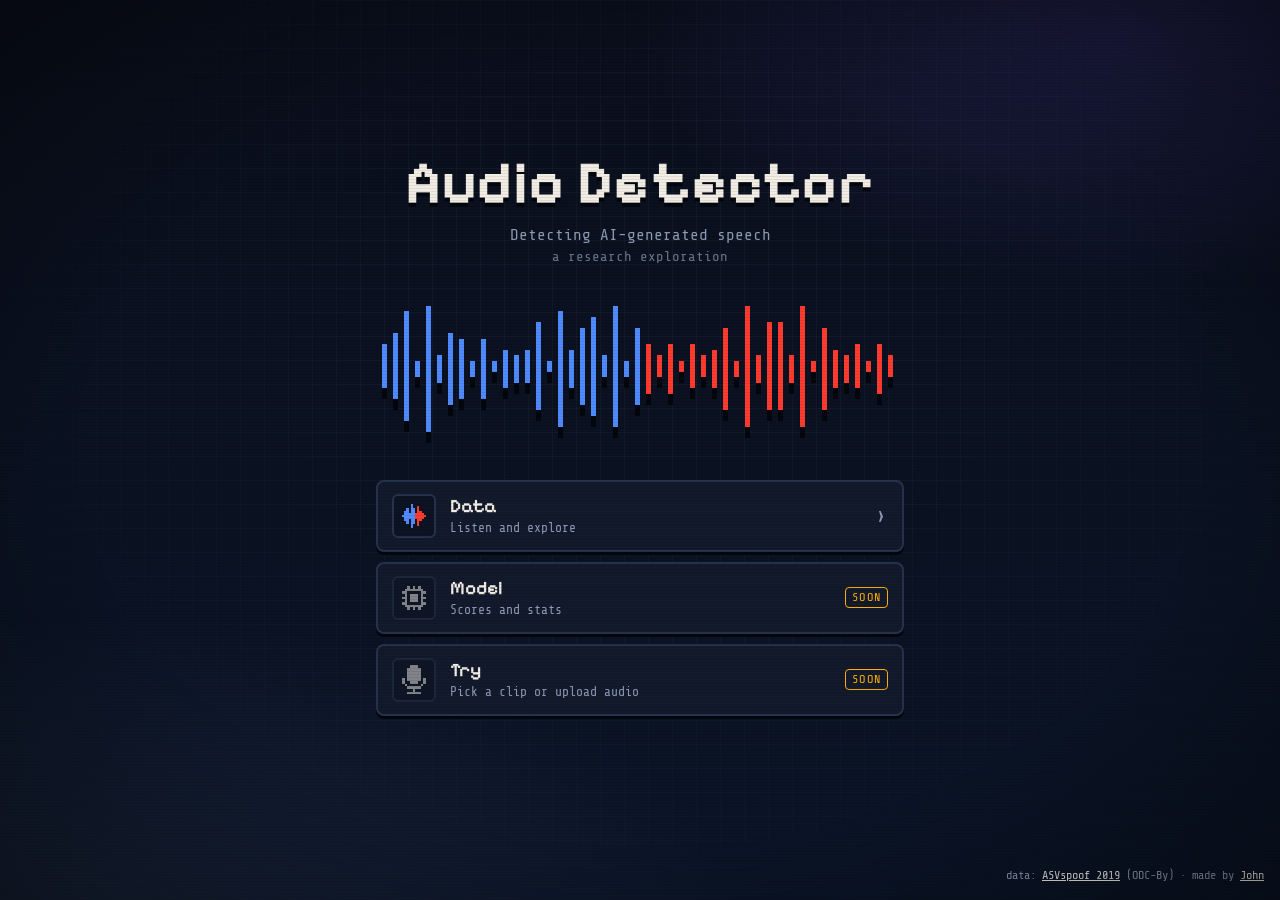
==== web/index.html @ 355df4cf "Clips view: id and label only; See source link; plain count chips - List shows id and a filled label" ====
<!doctype html>
<html lang="en">
<head>
<meta charset="utf-8">
<meta name="viewport" content="width=device-width, initial-scale=1, viewport-fit=cover">
<meta name="theme-color" content="#0a0f1c">
<title>Audio Detector</title>
<meta name="description" content="Audio Detector: a research exploration in detecting AI-generated speech, built in the open on ASVspoof 2019.">
<link rel="preconnect" href="https://fonts.googleapis.com">
<link rel="preconnect" href="https://fonts.gstatic.com" crossorigin>
<link rel="stylesheet" href="https://fonts.googleapis.com/css2?family=Pixelify+Sans:wght@400;500;600;700&family=Share+Tech+Mono&display=swap">
<link rel="stylesheet" href="style.css">
<link rel="icon" href="data:image/svg+xml,%3Csvg xmlns='http://www.w3.org/2000/svg' viewBox='0 0 8 8' shape-rendering='crispEdges'%3E%3Cpath fill='%234f8bff' d='M0 3h1v2H0zM2 1h1v6H2z'/%3E%3Cpath fill='%23ff3b30' d='M4 2h1v4H4zM6 0h1v8H6z'/%3E%3C/svg%3E">
</head>
<body data-screen="home">
<div class="vignette" aria-hidden="true"></div>

<!-- Home: title, hero, three cards -->
<section id="home" class="screen">
  <div class="col">
    <h1 class="title">Audio Detector</h1>
    <p class="sub">Detecting <span class="nw">AI-generated</span> speech<br><span class="sub-2">a research exploration</span></p>
    <canvas id="hero" aria-hidden="true"></canvas>
    <nav class="menu" aria-label="tabs">
      <a class="item" href="#/data">
        <span class="item-art" data-pix="wave2"></span>
        <span class="item-text"><b>Data</b><span>Listen and explore</span></span>
        <span class="item-go" aria-hidden="true">›</span>
      </a>
      <a class="item wip" href="#/model">
        <span class="item-art" data-pix="chip"></span>
        <span class="item-text"><b>Model</b><span>Scores and stats</span></span>
        <span class="soon">soon</span>
      </a>
      <a class="item wip" href="#/try">
        <span class="item-art" data-pix="mic"></span>
        <span class="item-text"><b>Try</b><span>Pick a clip or upload audio</span></span>
        <span class="soon">soon</span>
      </a>
    </nav>
  </div>
  <footer class="credit">
    data: <a href="https://datashare.ed.ac.uk/handle/10283/3336" target="_blank" rel="noopener">ASVspoof 2019</a> (ODC-By) ·
    made by <a href="https://github.com/hoeksemaa" target="_blank" rel="noopener">John</a>
  </footer>
</section>

<!-- Data: the explorer (explorer.js) -->
<section id="data" class="screen" data-tab="clips">
  <header class="ex-head">
    <div class="ex-bar">
      <a href="#/" class="btn btn-sm home-btn" aria-label="home" title="home"><span data-pix="home"></span></a>
      <a id="b-source" class="btn btn-sm" href="https://datashare.ed.ac.uk/handle/10283/3336" target="_blank" rel="noopener" title="ASVspoof 2019 download page (Edinburgh DataShare)">See source <span data-pix="ext"></span></a>
      <button id="b-filters" class="btn btn-sm only-m" aria-expanded="false">Filters</button>
    </div>
    <div id="stats" class="chips"></div>
    <div id="filters">
      <select id="f-split" aria-label="split"></select>
      <select id="f-label" aria-label="label"></select>
      <select id="f-system" aria-label="AI system"></select>
      <select id="f-gender" aria-label="gender"></select>
      <input id="f-q" type="search" placeholder="search id" aria-label="search id">
      <button id="reset" class="btn btn-sm">Reset</button>
    </div>
    <nav id="ex-tabs" class="seg only-m"><button data-tab="clips" class="on">Clips</button><button data-tab="stats">Stats</button></nav>
  </header>
  <div class="ex-main">
    <section id="left">
      <div id="hists"></div>
      <table id="counts"></table>
      <p id="note"></p>
    </section>
    <section id="mid" class="panel">
      <div id="thead"><span>id</span><span>label</span></div>
      <div id="tbody"><div id="spacer"></div><div id="rows"></div></div>
    </section>
    <section id="right" class="panel">
      <div id="clip-head"></div>
      <p id="text" hidden></p>
      <div id="viz">
        <canvas id="wave"></canvas>
        <canvas id="spec"></canvas>
        <div id="head"></div>
        <span id="time"></span>
      </div>
      <div id="ctrl">
        <button id="b-prev" class="btn" title="previous (k / ↑)" aria-label="previous">◀</button>
        <button id="b-play" class="btn btn-gold" title="play / pause (space)" aria-label="play">▶</button>
        <button id="b-next" class="btn" title="next (j / ↓)" aria-label="next">▶▶</button>
        <button id="b-rand" class="btn" title="random clip in the current filter (r)" aria-label="random"><span data-pix="dice"></span></button>
        <label class="tog" title="play when a clip is selected (a)"><input id="b-auto" type="checkbox" checked><span>auto</span></label>
        <label class="tog" title="go to the next clip when one ends (c)"><input id="b-chain" type="checkbox"><span>chain</span></label>
      </div>
      <audio id="audio" preload="auto"></audio>
    </section>
  </div>
</section>

<!-- Model and Try: no model yet -->
<section id="model" class="screen">
  <div class="col">
    <a href="#/" class="btn btn-sm home-btn" aria-label="home" title="home"><span data-pix="home"></span></a>
    <div class="uc panel">
      <span class="uc-sign" data-pix="barrier"></span>
      <h2>Under construction</h2>
      <p>No model yet. Here you will see its scores, its accuracy on each AI system, and its mistakes.</p>
      <a class="btn btn-gold" href="#/data">Explore the data</a>
    </div>
  </div>
</section>
<section id="try" class="screen">
  <div class="col">
    <a href="#/" class="btn btn-sm home-btn" aria-label="home" title="home"><span data-pix="home"></span></a>
    <div class="uc panel">
      <span class="uc-sign" data-pix="barrier"></span>
      <h2>Under construction</h2>
      <p>No model yet. Here you will pick a clip or upload your own voice, and the model will guess: human or AI.</p>
      <a class="btn btn-gold" href="#/data">Explore the data</a>
    </div>
  </div>
</section>

<script type="module" src="app.js"></script>
</body>
</html>
---- web/style.css ----
/* Audio Detector. Night-city sci-fi in pixel type: deep navy, steel, amber.
   Chunky panels with hard shadows, HUD corner marks, a little bounce.
   Mobile first; desktop (>= 900px) widens the Data tab to three columns.

   One color, one meaning. Blue and red mean only human and AI, everywhere:
   blue = human · red = AI · amber = selected or action · all else neutral */
:root {
  color-scheme: dark;
  --bg: #0a0f1c;
  --panel: #121a2c;
  --panel-2: #0c1322;
  --edge: #26334f;
  --shadow: #03060c;
  --ink: #f1ece4;
  --ink-2: #8d9bb5;
  --human: #4f8bff;
  --ai: #ff3b30;
  --gold: #ffb000;
  --hud: rgba(141, 155, 181, 0.5);
  --bounce: cubic-bezier(0.34, 1.56, 0.64, 1);
  --mono: "Share Tech Mono", ui-monospace, monospace; /* body text, controls, data */
  --pixel: "Pixelify Sans", ui-monospace, monospace; /* headings only */
}

* { box-sizing: border-box; }
html, body { margin: 0; }
body {
  min-height: 100dvh; display: flex; flex-direction: column;
  background: var(--bg); color: var(--ink);
  font: 400 16px/1.3 var(--mono);
  -webkit-font-smoothing: antialiased; -webkit-tap-highlight-color: transparent;
}
/* Night sky: a red glow up high, cyan haze below, a faint grid. */
body::before {
  content: ""; position: fixed; inset: 0; z-index: -2;
  background:
    radial-gradient(55% 40% at 88% 4%, rgba(124, 92, 255, 0.16), transparent 70%),
    radial-gradient(70% 45% at 8% 100%, rgba(110, 130, 170, 0.12), transparent 70%),
    linear-gradient(180deg, #0a0f1c, #0b1527);
}
body::after {
  content: ""; position: fixed; inset: 0; z-index: -1; pointer-events: none;
  background-image:
    linear-gradient(rgba(141, 155, 181, 0.05) 1px, transparent 1px),
    linear-gradient(90deg, rgba(141, 155, 181, 0.05) 1px, transparent 1px);
  background-size: 24px 24px;
  -webkit-mask-image: radial-gradient(ellipse at 50% 40%, #000 30%, transparent 80%);
  mask-image: radial-gradient(ellipse at 50% 40%, #000 30%, transparent 80%);
}
.vignette {
  position: fixed; inset: 0; z-index: 50; pointer-events: none;
  background:
    repeating-linear-gradient(0deg, rgba(0, 0, 0, 0.07) 0 1px, transparent 1px 3px),
    radial-gradient(ellipse at center, transparent 62%, rgba(0, 0, 0, 0.4));
}
a { color: var(--ink); }
.screen { display: none; }
body[data-screen="model"] #model, body[data-screen="try"] #try { display: block; }
body[data-screen="home"] #home { display: flex; flex-direction: column; min-height: 100dvh; }
body[data-screen="data"] { height: 100dvh; overflow: hidden; }
body[data-screen="data"] #data { display: flex; }
.col { width: 100%; max-width: 480px; margin: 0 auto; padding: 0 16px; }

/* ---------- parts ---------- */
.panel {
  position: relative; background: var(--panel);
  border: 2px solid var(--edge); border-radius: 8px; box-shadow: 0 4px 0 var(--shadow);
}
/* HUD corner marks */
.panel::after {
  content: ""; position: absolute; inset: -2px; pointer-events: none; border-radius: inherit;
  --l: 12px;
  background:
    linear-gradient(var(--hud), var(--hud)) top left / var(--l) 2px no-repeat,
    linear-gradient(var(--hud), var(--hud)) top left / 2px var(--l) no-repeat,
    linear-gradient(var(--hud), var(--hud)) top right / var(--l) 2px no-repeat,
    linear-gradient(var(--hud), var(--hud)) top right / 2px var(--l) no-repeat,
    linear-gradient(var(--hud), var(--hud)) bottom left / var(--l) 2px no-repeat,
    linear-gradient(var(--hud), var(--hud)) bottom left / 2px var(--l) no-repeat,
    linear-gradient(var(--hud), var(--hud)) bottom right / var(--l) 2px no-repeat,
    linear-gradient(var(--hud), var(--hud)) bottom right / 2px var(--l) no-repeat;
}
.btn {
  font: inherit; font-size: 15px; color: var(--ink); text-decoration: none;
  display: inline-flex; align-items: center; justify-content: center; gap: 6px;
  min-height: 40px; padding: 0 14px; border: 0; border-radius: 8px; cursor: pointer;
  background: var(--edge);
  box-shadow: 0 3px 0 var(--shadow), inset 0 -2px 0 rgba(0, 0, 0, 0.25);
  transition: translate 60ms, box-shadow 60ms, filter 120ms;
}
.btn:hover { filter: brightness(1.12); }
.btn:active { translate: 0 2px; box-shadow: 0 1px 0 var(--shadow), inset 0 -1px 0 rgba(0, 0, 0, 0.25); }
.btn-gold { background: var(--gold); color: #1b1300; }
.btn-sm { min-height: 34px; padding: 0 10px; font-size: 15px; }
.btn svg { width: 16px; height: 16px; display: block; }
select, input[type="search"] {
  font: inherit; font-size: 16px; /* 16px stops iOS from zooming on focus */
  color: var(--ink); background: var(--panel-2);
  border: 2px solid var(--edge); border-radius: 8px; min-height: 40px; padding: 0 10px; min-width: 0;
}
select:focus, input:focus { outline: 2px solid var(--gold); outline-offset: 0; }
.tog { position: relative; display: inline-flex; cursor: pointer; }
.tog input { position: absolute; opacity: 0; width: 1px; height: 1px; }
.tog span {
  display: inline-flex; align-items: center; min-height: 34px; padding: 0 10px;
  border: 2px solid var(--edge); border-radius: 999px; color: var(--ink-2); font-size: 15px;
}
.tog input:checked + span { background: var(--gold); border-color: var(--gold); color: #1b1300; }
.tog input:focus-visible + span { outline: 2px solid var(--gold); }

/* ---------- home button (each tab) ---------- */
.home-btn { flex: 0 0 auto; width: 40px; padding: 0; }
.home-btn svg { width: 18px; height: 18px; }
#model .home-btn, #try .home-btn { margin-top: max(12px, env(safe-area-inset-top)); }

/* ---------- home ---------- */
#home .col { flex: 1; display: flex; flex-direction: column; justify-content: center; padding-top: max(36px, env(safe-area-inset-top)); text-align: center; }
.title {
  margin: 0; font-family: var(--pixel); font-size: clamp(40px, 12vw, 60px); font-weight: 700; line-height: 1; letter-spacing: 0.01em;
  text-shadow: 0 4px 0 var(--shadow);
}
.sub { margin: 12px 0 0; color: var(--ink-2); }
.sub-2 { font-size: 14px; opacity: 0.75; }
.nw { white-space: nowrap; }
#hero { display: block; width: 100%; aspect-ratio: 96 / 30; margin: 22px 0 6px; image-rendering: pixelated; }
.menu { display: flex; flex-direction: column; gap: 10px; margin: 20px 0 8px; text-align: left; }
.item {
  display: flex; align-items: center; gap: 14px; padding: 12px 14px; color: var(--ink); text-decoration: none;
  background: var(--panel); border: 2px solid var(--edge); border-radius: 8px; box-shadow: 0 3px 0 var(--shadow);
  transition: border-color 150ms ease-out, translate 80ms;
}
.item:hover { border-color: var(--ink-2); }
.item:active { translate: 0 2px; box-shadow: 0 1px 0 var(--shadow); }
.item-art { flex: 0 0 44px; height: 44px; display: grid; place-items: center; color: var(--ink); background: var(--panel-2); border: 2px solid var(--edge); border-radius: 6px; }
.item-art svg { display: block; width: 24px; height: auto; }
.wip .item-art { opacity: 0.5; }
.item-text { flex: 1; min-width: 0; display: flex; flex-direction: column; gap: 2px; }
.item-text b { font-family: var(--pixel); font-size: 19px; font-weight: 600; }
.item-text span { font-size: 13px; color: var(--ink-2); }
.item-go { font-size: 26px; line-height: 1; color: var(--ink-2); }
.soon { padding: 2px 6px; font-size: 12px; letter-spacing: 0.1em; text-transform: uppercase; color: var(--gold); border: 1px solid var(--gold); border-radius: 4px; }
.credit { padding: 28px 16px max(16px, env(safe-area-inset-bottom)); text-align: right; font-size: 12px; color: var(--ink-2); }
.credit a { color: var(--ink); }

/* ---------- under construction ---------- */
.uc { margin-top: 16px; padding: 28px 20px 26px; text-align: center; }
.uc-sign svg { display: block; width: 88px; margin: 0 auto; filter: drop-shadow(0 4px 0 var(--shadow)); }
.uc h2 { margin: 18px 0 8px; font-family: var(--pixel); font-size: 26px; color: var(--gold); text-shadow: 0 3px 0 var(--shadow); }
.uc p { margin: 0 0 22px; color: var(--ink-2); }

/* ---------- Data tab (mobile: player on top, list below; stats on its own tab) ---------- */
#data { flex: 1; min-height: 0; flex-direction: column; }
.ex-head { padding: 10px 10px 0; padding-top: max(10px, env(safe-area-inset-top)); }
.ex-bar { display: flex; align-items: center; gap: 8px; }
#b-filters { margin-left: auto; }
.btn svg[viewBox="0 0 7 7"] { width: 14px; height: 14px; }
.chips { display: flex; flex-wrap: wrap; gap: 6px; padding-top: 10px; }
.chip {
  display: inline-flex; align-items: center; height: 28px; padding: 0 8px; font-size: 14px; font-weight: 600;
  background: var(--panel-2); border: 2px solid var(--edge); border-radius: 6px; box-shadow: 0 2px 0 var(--shadow);
  font-variant-numeric: tabular-nums;
}
.chip.h { background: var(--human); border-color: var(--human); color: #fff; }
.chip.a { background: var(--ai); border-color: var(--ai); color: #fff; }
.chip .dim { margin-left: 6px; font-weight: 400; }
#filters { display: none; flex-wrap: wrap; gap: 8px; padding-top: 10px; }
#data.show-filters #filters { display: flex; }
#filters select { flex: 1 1 40%; }
#f-q { flex: 1 1 60%; }
.seg { display: flex; gap: 6px; margin-top: 10px; }
.seg button {
  flex: 1; font: inherit; font-weight: 600; min-height: 36px; color: var(--ink-2); cursor: pointer;
  background: var(--panel); border: 2px solid var(--edge); border-radius: 8px; box-shadow: 0 3px 0 var(--shadow);
}
.seg button.on { background: var(--gold); border-color: var(--gold); color: #1b1300; }
.ex-main { flex: 1; min-height: 0; display: flex; flex-direction: column; gap: 10px; padding: 10px; }
#right { order: 1; }
#mid { order: 2; flex: 1; min-height: 0; }
#left { order: 3; flex: 1; min-height: 0; overflow-y: auto; }
#data[data-tab="clips"] #left { display: none; }
#data[data-tab="stats"] #mid, #data[data-tab="stats"] #right { display: none; }

/* clip list */
#mid { display: flex; flex-direction: column; overflow: hidden; }
#thead { display: flex; justify-content: space-between; overflow: hidden; flex-shrink: 0; background: var(--panel-2); border-bottom: 2px solid var(--edge); border-radius: 6px 6px 0 0; font-size: 13px; user-select: none; }
#thead span { padding: 6px 12px; color: var(--ink-2); }
#tbody { flex: 1; overflow: auto; position: relative; -webkit-overflow-scrolling: touch; }
#rows { position: absolute; top: 0; left: 0; right: 0; }
.r { position: absolute; left: 0; right: 0; display: flex; align-items: center; border-bottom: 1px solid rgba(38, 51, 79, 0.6); cursor: pointer; font-size: 14px; font-variant-numeric: tabular-nums; }
.r:hover { background: rgba(255, 255, 255, 0.03); }
.r.sel { background: rgba(255, 176, 0, 0.14); box-shadow: inset 3px 0 0 var(--gold); }
.r { justify-content: space-between; padding: 0 10px 0 12px; }
.lab, .badge {
  display: inline-flex; align-items: center; justify-content: center; min-width: 58px; height: 24px; padding: 0 8px;
  border-radius: 4px; font-size: 14px; font-weight: 700; color: #fff; background: var(--edge); box-shadow: 0 2px 0 var(--shadow);
}
.lab.human, .badge.human { background: var(--human); }
.lab.ai, .badge.ai { background: var(--ai); }
.r.err { text-decoration: line-through; }

/* player */
#right { padding: 10px; display: flex; flex-direction: column; gap: 10px; }
#clip-head { display: flex; align-items: center; gap: 10px; font-size: 17px; }
#text { margin: 0; font-size: 15px; line-height: 1.4; }
.dim { color: var(--ink-2); font-size: 14px; }
#viz { position: relative; cursor: pointer; overflow: hidden; border: 2px solid var(--edge); border-radius: 6px; background: #000; }
#wave { display: block; width: 100%; height: 48px; background: var(--panel-2); }
#spec { display: block; width: 100%; height: 130px; background: #000; }
#head { position: absolute; top: 0; bottom: 0; left: 0; width: 2px; display: none; pointer-events: none; background: var(--gold); box-shadow: 0 0 6px var(--gold); }
#ctrl { display: flex; flex-wrap: wrap; align-items: center; gap: 8px; }
#ctrl .btn { min-width: 44px; padding: 0 10px; }
#ctrl .tog span { padding: 0 9px; }
#b-rand svg { width: 18px; height: 18px; }
#time { position: absolute; right: 4px; bottom: 4px; padding: 1px 5px; border-radius: 3px; background: rgba(3, 6, 12, 0.7); color: var(--ink); font-size: 12px; pointer-events: none; }
#time:empty { display: none; }

/* stats: histograms and counts */
#left { padding: 0 2px 8px; }
.grp { display: flex; align-items: center; gap: 8px; margin: 14px 2px 8px; font-family: var(--pixel); font-size: 13px; font-weight: 700; letter-spacing: 0.12em; text-transform: uppercase; color: var(--ink-2); }
.grp::after { content: ""; flex: 1; height: 2px; background: var(--edge); }
.grp:first-child { margin-top: 2px; }
.hist { margin-bottom: 10px; padding: 8px; background: var(--panel); border: 2px solid var(--edge); border-radius: 8px; box-shadow: 0 3px 0 var(--shadow); }
.hist canvas { display: block; width: 100%; height: 64px; background: var(--panel-2); border-radius: 4px; cursor: crosshair; touch-action: pan-y; }
.hist .cap { display: flex; align-items: center; gap: 6px; margin-bottom: 6px; font-size: 13px; color: var(--ink-2); font-variant-numeric: tabular-nums; }
.hist .cap b { color: var(--ink); font-size: 15px; font-weight: 600; }
.hist .nm { cursor: help; min-width: 0; overflow: hidden; text-overflow: ellipsis; white-space: nowrap; }
.hist .cap .rng, .hist .cap .auc { white-space: nowrap; }
.hist .cap .auc { cursor: help; }
.hist .tip .dim { font-size: 12px; }
.hist .cap .rng { margin-left: auto; }
.hist .cap .auc.hi { color: var(--gold); font-weight: 700; }
.hist .cap .clr { min-height: 0; padding: 0 6px; font: inherit; font-size: 13px; line-height: 18px; color: var(--ink); background: var(--edge); border: 0; border-radius: 4px; cursor: pointer; }
.hist .tip { display: none; padding: 0 0 6px; font-size: 13px; color: var(--ink-2); }
.hist.info .tip { display: block; }
#counts { width: 100%; margin-top: 12px; border-collapse: collapse; font-size: 13px; font-variant-numeric: tabular-nums; background: var(--panel); border: 2px solid var(--edge); }
#counts th, #counts td { padding: 4px 6px; text-align: right; border-bottom: 1px solid var(--edge); }
#counts th { color: var(--ink-2); font-weight: 600; }
#counts th:first-child, #counts td:first-child { text-align: left; }
#counts td.c { cursor: pointer; }
#counts td.c:hover { background: rgba(255, 176, 0, 0.14); }
#counts td.z { color: var(--edge); }
#note { margin: 12px 2px 0; font-size: 12px; color: var(--ink-2); }
#note a { color: var(--ink); }

/* ---------- desktop ---------- */
@media (min-width: 900px) {
  .only-m { display: none !important; }
  .col { max-width: 560px; }
  .ex-head { display: flex; flex-wrap: wrap; align-items: center; gap: 8px; padding: 12px 14px 0; }
  .ex-bar { display: contents; }
  .home-btn { order: -1; }
  #stats { order: 2; flex: 0 0 auto; margin-left: auto; padding: 0; }
  #b-source { order: 3; }
  #filters { display: flex; flex: 1 1 auto; padding: 0; }
  #filters select, #f-q { flex: 0 0 auto; }
  #f-q { width: 150px; }
  #f-system { width: 190px; }
  select, input[type="search"] { font-size: 15px; min-height: 36px; }
  .ex-main { display: grid; grid-template-columns: 320px 260px minmax(0, 1fr); gap: 12px; padding: 12px 14px 14px; }
  #data[data-tab] #left { display: block; order: 1; }
  #data[data-tab] #mid { display: flex; order: 2; }
  #data[data-tab] #right { display: flex; order: 3; overflow-y: auto; }
  #wave { height: 70px; }
  #spec { height: 260px; }
}

@media (prefers-reduced-motion: reduce) {
  .item, .btn { transition: none; }
}
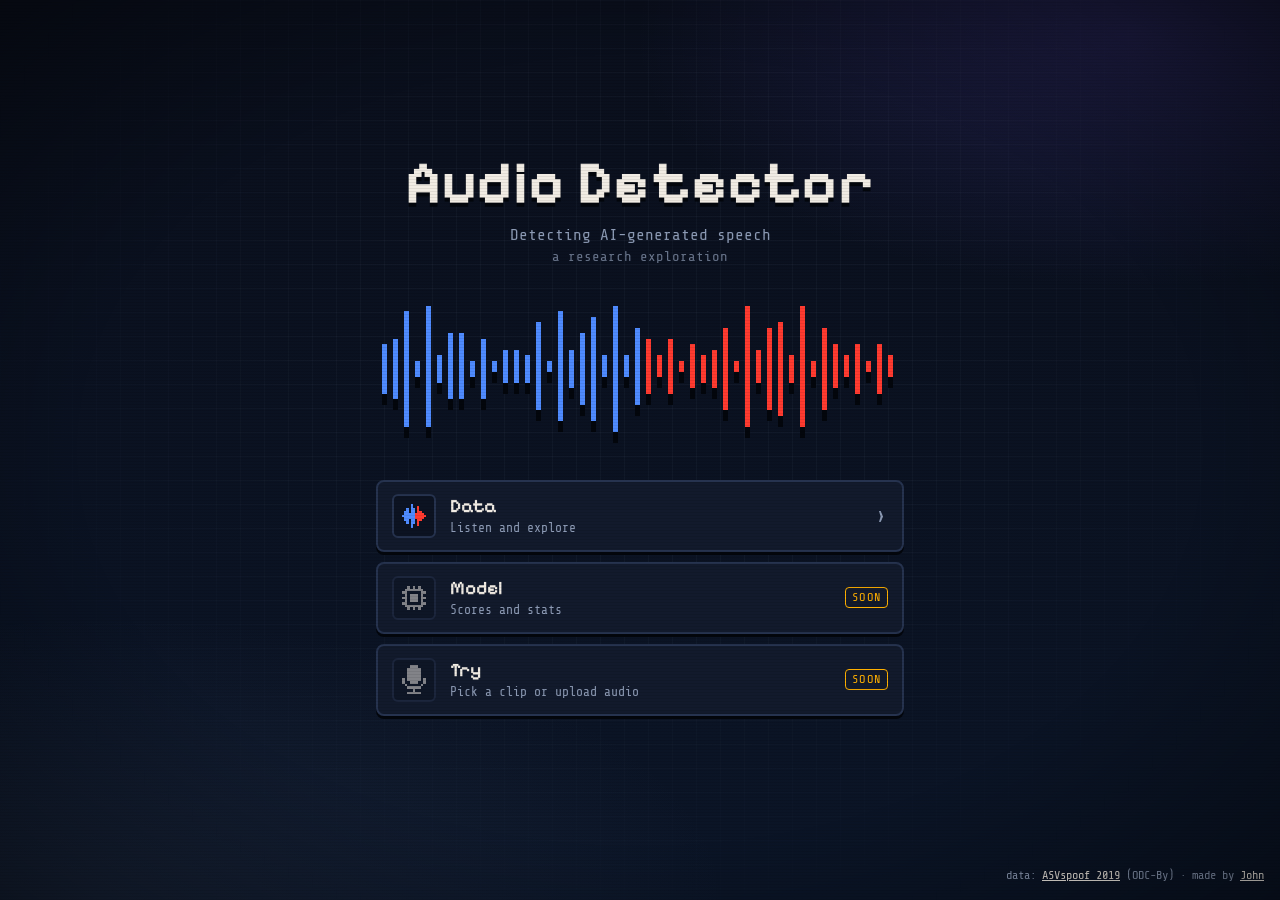
==== commit 6faadaa7: "Show Whisper's guess of each clip's words; number clips 001...; autoplay always - scripts/transcribe" ====
--- a/web/index.html
+++ b/web/index.html
@@ -59,7 +59,7 @@
       <select id="f-label" aria-label="label"></select>
       <select id="f-system" aria-label="AI system"></select>
       <select id="f-gender" aria-label="gender"></select>
-      <input id="f-q" type="search" placeholder="search id" aria-label="search id">
+      <input id="f-q" type="search" inputmode="numeric" placeholder="search clip #" aria-label="search clip number">
       <button id="reset" class="btn btn-sm">Reset</button>
     </div>
     <nav id="ex-tabs" class="seg only-m"><button data-tab="clips" class="on">Clips</button><button data-tab="stats">Stats</button></nav>
@@ -71,7 +71,7 @@
       <p id="note"></p>
     </section>
     <section id="mid" class="panel">
-      <div id="thead"><span>id</span><span>label</span></div>
+      <div id="thead"><span>clip</span><span>label</span></div>
       <div id="tbody"><div id="spacer"></div><div id="rows"></div></div>
     </section>
     <section id="right" class="panel">
@@ -88,8 +88,7 @@
         <button id="b-play" class="btn btn-gold" title="play / pause (space)" aria-label="play">▶</button>
         <button id="b-next" class="btn" title="next (j / ↓)" aria-label="next">▶▶</button>
         <button id="b-rand" class="btn" title="random clip in the current filter (r)" aria-label="random"><span data-pix="dice"></span></button>
-        <label class="tog" title="play when a clip is selected (a)"><input id="b-auto" type="checkbox" checked><span>auto</span></label>
-        <label class="tog" title="go to the next clip when one ends (c)"><input id="b-chain" type="checkbox"><span>chain</span></label>
+        <label class="tog" title="go to the next clip when one ends (c)"><input id="b-chain" type="checkbox" autocomplete="off"><span>chain</span></label>
       </div>
       <audio id="audio" preload="auto"></audio>
     </section>
--- a/web/style.css
+++ b/web/style.css
@@ -202,6 +202,7 @@
 #right { padding: 10px; display: flex; flex-direction: column; gap: 10px; }
 #clip-head { display: flex; align-items: center; gap: 10px; font-size: 17px; }
 #text { margin: 0; font-size: 15px; line-height: 1.4; }
+#text .dim { display: block; margin-bottom: 2px; font-size: 12px; letter-spacing: 0.08em; text-transform: uppercase; }
 .dim { color: var(--ink-2); font-size: 14px; }
 #viz { position: relative; cursor: pointer; overflow: hidden; border: 2px solid var(--edge); border-radius: 6px; background: #000; }
 #wave { display: block; width: 100%; height: 48px; background: var(--panel-2); }
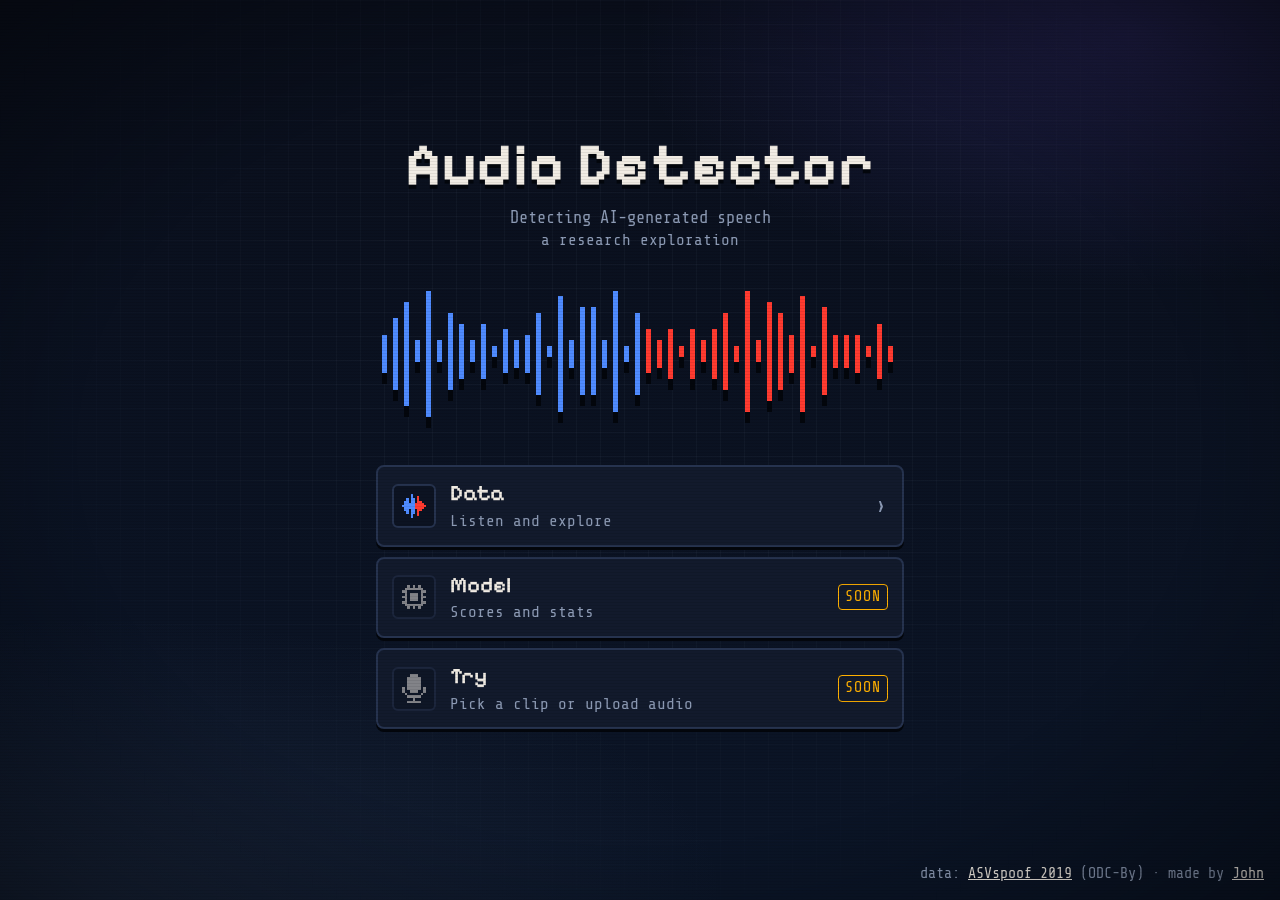
==== commit d4a49160: "Clip details: ⓘ button opens the AI method, speaker, split, and all 17 features The AI method is fir" ====
--- a/web/index.html
+++ b/web/index.html
@@ -75,7 +75,10 @@
       <div id="tbody"><div id="spacer"></div><div id="rows"></div></div>
     </section>
     <section id="right" class="panel">
-      <div id="clip-head"></div>
+      <div class="clip-top">
+        <div id="clip-head"></div>
+        <button id="b-info" class="info-btn" aria-expanded="false" aria-controls="clip-info" title="clip details (i)" aria-label="clip details">i</button>
+      </div>
       <p id="text" hidden></p>
       <div id="viz">
         <canvas id="wave"></canvas>
@@ -90,6 +93,7 @@
         <button id="b-rand" class="btn" title="random clip in the current filter (r)" aria-label="random"><span data-pix="dice"></span></button>
         <label class="tog" title="go to the next clip when one ends (c)"><input id="b-chain" type="checkbox" autocomplete="off"><span>chain</span></label>
       </div>
+      <div id="clip-info" hidden></div>
       <audio id="audio" preload="auto"></audio>
     </section>
   </div>
--- a/web/style.css
+++ b/web/style.css
@@ -3,7 +3,10 @@
    Mobile first; desktop (>= 900px) widens the Data tab to three columns.
 
    One color, one meaning. Blue and red mean only human and AI, everywhere:
-   blue = human · red = AI · amber = selected or action · all else neutral */
+   blue = human · red = AI · amber = selected or action · all else neutral
+
+   Text rule: all text is easy to read on a phone. Nothing under 15px (captions, labels);
+   body 17px; controls 16px. Canvas text follows the same floor. */
 :root {
   color-scheme: dark;
   --bg: #0a0f1c;
@@ -27,7 +30,7 @@
 body {
   min-height: 100dvh; display: flex; flex-direction: column;
   background: var(--bg); color: var(--ink);
-  font: 400 16px/1.3 var(--mono);
+  font: 400 17px/1.35 var(--mono);
   -webkit-font-smoothing: antialiased; -webkit-tap-highlight-color: transparent;
 }
 /* Night sky: a red glow up high, cyan haze below, a faint grid. */
@@ -81,7 +84,7 @@
     linear-gradient(var(--hud), var(--hud)) bottom right / 2px var(--l) no-repeat;
 }
 .btn {
-  font: inherit; font-size: 15px; color: var(--ink); text-decoration: none;
+  font: inherit; font-size: 16px; color: var(--ink); text-decoration: none;
   display: inline-flex; align-items: center; justify-content: center; gap: 6px;
   min-height: 40px; padding: 0 14px; border: 0; border-radius: 8px; cursor: pointer;
   background: var(--edge);
@@ -91,7 +94,7 @@
 .btn:hover { filter: brightness(1.12); }
 .btn:active { translate: 0 2px; box-shadow: 0 1px 0 var(--shadow), inset 0 -1px 0 rgba(0, 0, 0, 0.25); }
 .btn-gold { background: var(--gold); color: #1b1300; }
-.btn-sm { min-height: 34px; padding: 0 10px; font-size: 15px; }
+.btn-sm { min-height: 38px; padding: 0 12px; font-size: 16px; }
 .btn svg { width: 16px; height: 16px; display: block; }
 select, input[type="search"] {
   font: inherit; font-size: 16px; /* 16px stops iOS from zooming on focus */
@@ -102,8 +105,8 @@
 .tog { position: relative; display: inline-flex; cursor: pointer; }
 .tog input { position: absolute; opacity: 0; width: 1px; height: 1px; }
 .tog span {
-  display: inline-flex; align-items: center; min-height: 34px; padding: 0 10px;
-  border: 2px solid var(--edge); border-radius: 999px; color: var(--ink-2); font-size: 15px;
+  display: inline-flex; align-items: center; min-height: 38px; padding: 0 12px;
+  border: 2px solid var(--edge); border-radius: 999px; color: var(--ink-2); font-size: 16px;
 }
 .tog input:checked + span { background: var(--gold); border-color: var(--gold); color: #1b1300; }
 .tog input:focus-visible + span { outline: 2px solid var(--gold); }
@@ -120,7 +123,7 @@
   text-shadow: 0 4px 0 var(--shadow);
 }
 .sub { margin: 12px 0 0; color: var(--ink-2); }
-.sub-2 { font-size: 14px; opacity: 0.75; }
+.sub-2 { font-size: 16px; }
 .nw { white-space: nowrap; }
 #hero { display: block; width: 100%; aspect-ratio: 96 / 30; margin: 22px 0 6px; image-rendering: pixelated; }
 .menu { display: flex; flex-direction: column; gap: 10px; margin: 20px 0 8px; text-align: left; }
@@ -135,11 +138,11 @@
 .item-art svg { display: block; width: 24px; height: auto; }
 .wip .item-art { opacity: 0.5; }
 .item-text { flex: 1; min-width: 0; display: flex; flex-direction: column; gap: 2px; }
-.item-text b { font-family: var(--pixel); font-size: 19px; font-weight: 600; }
-.item-text span { font-size: 13px; color: var(--ink-2); }
+.item-text b { font-family: var(--pixel); font-size: 22px; font-weight: 600; }
+.item-text span { font-size: 16px; color: var(--ink-2); }
 .item-go { font-size: 26px; line-height: 1; color: var(--ink-2); }
-.soon { padding: 2px 6px; font-size: 12px; letter-spacing: 0.1em; text-transform: uppercase; color: var(--gold); border: 1px solid var(--gold); border-radius: 4px; }
-.credit { padding: 28px 16px max(16px, env(safe-area-inset-bottom)); text-align: right; font-size: 12px; color: var(--ink-2); }
+.soon { padding: 2px 6px; font-size: 15px; letter-spacing: 0.06em; text-transform: uppercase; color: var(--gold); border: 1px solid var(--gold); border-radius: 4px; }
+.credit { padding: 28px 16px max(16px, env(safe-area-inset-bottom)); text-align: right; font-size: 15px; color: var(--ink-2); }
 .credit a { color: var(--ink); }
 
 /* ---------- under construction ---------- */
@@ -156,13 +159,13 @@
 .btn svg[viewBox="0 0 7 7"] { width: 14px; height: 14px; }
 .chips { display: flex; flex-wrap: wrap; gap: 6px; padding-top: 10px; }
 .chip {
-  display: inline-flex; align-items: center; height: 28px; padding: 0 8px; font-size: 14px; font-weight: 600;
+  display: inline-flex; align-items: center; height: 32px; padding: 0 10px; font-size: 16px; font-weight: 600;
   background: var(--panel-2); border: 2px solid var(--edge); border-radius: 6px; box-shadow: 0 2px 0 var(--shadow);
   font-variant-numeric: tabular-nums;
 }
 .chip.h { background: var(--human); border-color: var(--human); color: #fff; }
 .chip.a { background: var(--ai); border-color: var(--ai); color: #fff; }
-.chip .dim { margin-left: 6px; font-weight: 400; }
+.chip .dim { margin-left: 6px; font-size: inherit; font-weight: 400; }
 #filters { display: none; flex-wrap: wrap; gap: 8px; padding-top: 10px; }
 #data.show-filters #filters { display: flex; }
 #filters select { flex: 1 1 40%; }
@@ -173,74 +176,90 @@
   background: var(--panel); border: 2px solid var(--edge); border-radius: 8px; box-shadow: 0 3px 0 var(--shadow);
 }
 .seg button.on { background: var(--gold); border-color: var(--gold); color: #1b1300; }
-.ex-main { flex: 1; min-height: 0; display: flex; flex-direction: column; gap: 10px; padding: 10px; }
+/* If the phone is short, the area under the header scrolls; the list keeps 3 rows. */
+.ex-main { flex: 1; min-height: 0; overflow-y: auto; display: flex; flex-direction: column; gap: 10px; padding: 10px; }
 #right { order: 1; }
-#mid { order: 2; flex: 1; min-height: 0; }
+#right { flex: none; }
+#mid { order: 2; flex: 1 1 0; min-height: 152px; }
 #left { order: 3; flex: 1; min-height: 0; overflow-y: auto; }
 #data[data-tab="clips"] #left { display: none; }
 #data[data-tab="stats"] #mid, #data[data-tab="stats"] #right { display: none; }
 
 /* clip list */
 #mid { display: flex; flex-direction: column; overflow: hidden; }
-#thead { display: flex; justify-content: space-between; overflow: hidden; flex-shrink: 0; background: var(--panel-2); border-bottom: 2px solid var(--edge); border-radius: 6px 6px 0 0; font-size: 13px; user-select: none; }
+#thead { display: flex; justify-content: space-between; overflow: hidden; flex-shrink: 0; background: var(--panel-2); border-bottom: 2px solid var(--edge); border-radius: 6px 6px 0 0; font-size: 15px; user-select: none; }
 #thead span { padding: 6px 12px; color: var(--ink-2); }
-#tbody { flex: 1; overflow: auto; position: relative; -webkit-overflow-scrolling: touch; }
+#tbody { flex: 1; min-height: 0; overflow: auto; position: relative; -webkit-overflow-scrolling: touch; }
 #rows { position: absolute; top: 0; left: 0; right: 0; }
-.r { position: absolute; left: 0; right: 0; display: flex; align-items: center; border-bottom: 1px solid rgba(38, 51, 79, 0.6); cursor: pointer; font-size: 14px; font-variant-numeric: tabular-nums; }
+.r { position: absolute; left: 0; right: 0; display: flex; align-items: center; border-bottom: 1px solid rgba(38, 51, 79, 0.6); cursor: pointer; font-size: 17px; font-variant-numeric: tabular-nums; }
 .r:hover { background: rgba(255, 255, 255, 0.03); }
 .r.sel { background: rgba(255, 176, 0, 0.14); box-shadow: inset 3px 0 0 var(--gold); }
 .r { justify-content: space-between; padding: 0 10px 0 12px; }
 .lab, .badge {
-  display: inline-flex; align-items: center; justify-content: center; min-width: 58px; height: 24px; padding: 0 8px;
-  border-radius: 4px; font-size: 14px; font-weight: 700; color: #fff; background: var(--edge); box-shadow: 0 2px 0 var(--shadow);
+  display: inline-flex; align-items: center; justify-content: center; min-width: 68px; height: 28px; padding: 0 8px;
+  border-radius: 4px; font-size: 16px; font-weight: 700; color: #fff; background: var(--edge); box-shadow: 0 2px 0 var(--shadow);
 }
 .lab.human, .badge.human { background: var(--human); }
 .lab.ai, .badge.ai { background: var(--ai); }
 .r.err { text-decoration: line-through; }
 
 /* player */
-#right { padding: 10px; display: flex; flex-direction: column; gap: 10px; }
-#clip-head { display: flex; align-items: center; gap: 10px; font-size: 17px; }
-#text { margin: 0; font-size: 15px; line-height: 1.4; }
-#text .dim { display: block; margin-bottom: 2px; font-size: 12px; letter-spacing: 0.08em; text-transform: uppercase; }
-.dim { color: var(--ink-2); font-size: 14px; }
+#right { padding: 10px; display: flex; flex-direction: column; gap: 8px; }
+.clip-top { display: flex; align-items: center; gap: 10px; }
+#clip-head { flex: 1; min-width: 0; display: flex; align-items: center; gap: 10px; font-size: 20px; }
+.info-btn {
+  flex: none; width: 36px; height: 36px; padding: 0; cursor: pointer;
+  font: 700 19px/1 var(--mono); color: var(--ink); background: transparent;
+  border: 2px solid var(--ink-2); border-radius: 50%;
+}
+.info-btn[aria-expanded="true"] { background: var(--gold); border-color: var(--gold); color: #1b1300; }
+#clip-info { padding: 10px 12px; font-size: 15px; background: var(--panel-2); border: 2px solid var(--edge); border-radius: 6px; }
+#clip-info .method { display: flex; flex-direction: column; gap: 2px; padding-bottom: 8px; border-bottom: 2px solid var(--edge); }
+#clip-info .method b { font-size: 17px; }
+#clip-info .grid { display: grid; grid-template-columns: auto 1fr; gap: 4px 14px; padding-top: 8px; font-variant-numeric: tabular-nums; }
+#clip-info .k { color: var(--ink-2); }
+#clip-info .g { grid-column: 1 / -1; margin-top: 8px; font-family: var(--pixel); font-weight: 700; letter-spacing: 0.08em; text-transform: uppercase; color: var(--ink-2); }
+#text { margin: 0; font-size: 17px; line-height: 1.4; }
+#text .dim { font-size: inherit; }
+.dim { color: var(--ink-2); font-size: 15px; }
+/* Phone: the spectrogram is full width and about a third of the screen height. */
 #viz { position: relative; cursor: pointer; overflow: hidden; border: 2px solid var(--edge); border-radius: 6px; background: #000; }
-#wave { display: block; width: 100%; height: 48px; background: var(--panel-2); }
-#spec { display: block; width: 100%; height: 130px; background: #000; }
+#wave { display: block; width: 100%; height: 40px; background: var(--panel-2); }
+#spec { display: block; width: 100%; height: 33dvh; background: #000; }
 #head { position: absolute; top: 0; bottom: 0; left: 0; width: 2px; display: none; pointer-events: none; background: var(--gold); box-shadow: 0 0 6px var(--gold); }
 #ctrl { display: flex; flex-wrap: wrap; align-items: center; gap: 8px; }
 #ctrl .btn { min-width: 44px; padding: 0 10px; }
 #ctrl .tog span { padding: 0 9px; }
 #b-rand svg { width: 18px; height: 18px; }
-#time { position: absolute; right: 4px; bottom: 4px; padding: 1px 5px; border-radius: 3px; background: rgba(3, 6, 12, 0.7); color: var(--ink); font-size: 12px; pointer-events: none; }
+#time { position: absolute; right: 4px; bottom: 4px; padding: 1px 5px; border-radius: 3px; background: rgba(3, 6, 12, 0.7); color: var(--ink); font-size: 15px; pointer-events: none; }
 #time:empty { display: none; }
 
 /* stats: histograms and counts */
 #left { padding: 0 2px 8px; }
-.grp { display: flex; align-items: center; gap: 8px; margin: 14px 2px 8px; font-family: var(--pixel); font-size: 13px; font-weight: 700; letter-spacing: 0.12em; text-transform: uppercase; color: var(--ink-2); }
+.grp { display: flex; align-items: center; gap: 8px; margin: 14px 2px 8px; font-family: var(--pixel); font-size: 15px; font-weight: 700; letter-spacing: 0.1em; text-transform: uppercase; color: var(--ink-2); }
 .grp::after { content: ""; flex: 1; height: 2px; background: var(--edge); }
 .grp:first-child { margin-top: 2px; }
 .hist { margin-bottom: 10px; padding: 8px; background: var(--panel); border: 2px solid var(--edge); border-radius: 8px; box-shadow: 0 3px 0 var(--shadow); }
 .hist canvas { display: block; width: 100%; height: 64px; background: var(--panel-2); border-radius: 4px; cursor: crosshair; touch-action: pan-y; }
-.hist .cap { display: flex; align-items: center; gap: 6px; margin-bottom: 6px; font-size: 13px; color: var(--ink-2); font-variant-numeric: tabular-nums; }
-.hist .cap b { color: var(--ink); font-size: 15px; font-weight: 600; }
+.hist .cap { display: flex; flex-wrap: wrap; align-items: center; gap: 2px 8px; margin-bottom: 6px; font-size: 15px; color: var(--ink-2); font-variant-numeric: tabular-nums; }
+.hist .cap b { color: var(--ink); font-size: 17px; font-weight: 600; }
 .hist .nm { cursor: help; min-width: 0; overflow: hidden; text-overflow: ellipsis; white-space: nowrap; }
 .hist .cap .rng, .hist .cap .auc { white-space: nowrap; }
 .hist .cap .auc { cursor: help; }
-.hist .tip .dim { font-size: 12px; }
+.hist .tip .dim { font-size: inherit; }
 .hist .cap .rng { margin-left: auto; }
 .hist .cap .auc.hi { color: var(--gold); font-weight: 700; }
-.hist .cap .clr { min-height: 0; padding: 0 6px; font: inherit; font-size: 13px; line-height: 18px; color: var(--ink); background: var(--edge); border: 0; border-radius: 4px; cursor: pointer; }
-.hist .tip { display: none; padding: 0 0 6px; font-size: 13px; color: var(--ink-2); }
+.hist .cap .clr { min-height: 0; padding: 0 6px; font: inherit; font-size: 15px; line-height: 22px; color: var(--ink); background: var(--edge); border: 0; border-radius: 4px; cursor: pointer; }
+.hist .tip { display: none; padding: 0 0 6px; font-size: 15px; color: var(--ink-2); }
 .hist.info .tip { display: block; }
-#counts { width: 100%; margin-top: 12px; border-collapse: collapse; font-size: 13px; font-variant-numeric: tabular-nums; background: var(--panel); border: 2px solid var(--edge); }
-#counts th, #counts td { padding: 4px 6px; text-align: right; border-bottom: 1px solid var(--edge); }
+#counts { width: 100%; margin-top: 12px; border-collapse: collapse; font-size: 15px; font-variant-numeric: tabular-nums; background: var(--panel); border: 2px solid var(--edge); }
+#counts th, #counts td { padding: 6px 8px; text-align: right; border-bottom: 1px solid var(--edge); }
 #counts th { color: var(--ink-2); font-weight: 600; }
 #counts th:first-child, #counts td:first-child { text-align: left; }
 #counts td.c { cursor: pointer; }
 #counts td.c:hover { background: rgba(255, 176, 0, 0.14); }
 #counts td.z { color: var(--edge); }
-#note { margin: 12px 2px 0; font-size: 12px; color: var(--ink-2); }
+#note { margin: 12px 2px 0; font-size: 15px; color: var(--ink-2); }
 #note a { color: var(--ink); }
 
 /* ---------- desktop ---------- */
@@ -249,15 +268,15 @@
   .col { max-width: 560px; }
   .ex-head { display: flex; flex-wrap: wrap; align-items: center; gap: 8px; padding: 12px 14px 0; }
   .ex-bar { display: contents; }
-  .home-btn { order: -1; }
+  .home-btn { order: -2; }
   #stats { order: 2; flex: 0 0 auto; margin-left: auto; padding: 0; }
-  #b-source { order: 3; }
+  #b-source { order: -1; }
   #filters { display: flex; flex: 1 1 auto; padding: 0; }
   #filters select, #f-q { flex: 0 0 auto; }
-  #f-q { width: 150px; }
-  #f-system { width: 190px; }
-  select, input[type="search"] { font-size: 15px; min-height: 36px; }
-  .ex-main { display: grid; grid-template-columns: 320px 260px minmax(0, 1fr); gap: 12px; padding: 12px 14px 14px; }
+  #f-q { width: 130px; }
+  #f-system { width: 160px; }
+  select, input[type="search"] { font-size: 16px; min-height: 38px; }
+  .ex-main { display: grid; grid-template-columns: 380px 280px minmax(0, 1fr); gap: 12px; padding: 12px 14px 14px; }
   #data[data-tab] #left { display: block; order: 1; }
   #data[data-tab] #mid { display: flex; order: 2; }
   #data[data-tab] #right { display: flex; order: 3; overflow-y: auto; }
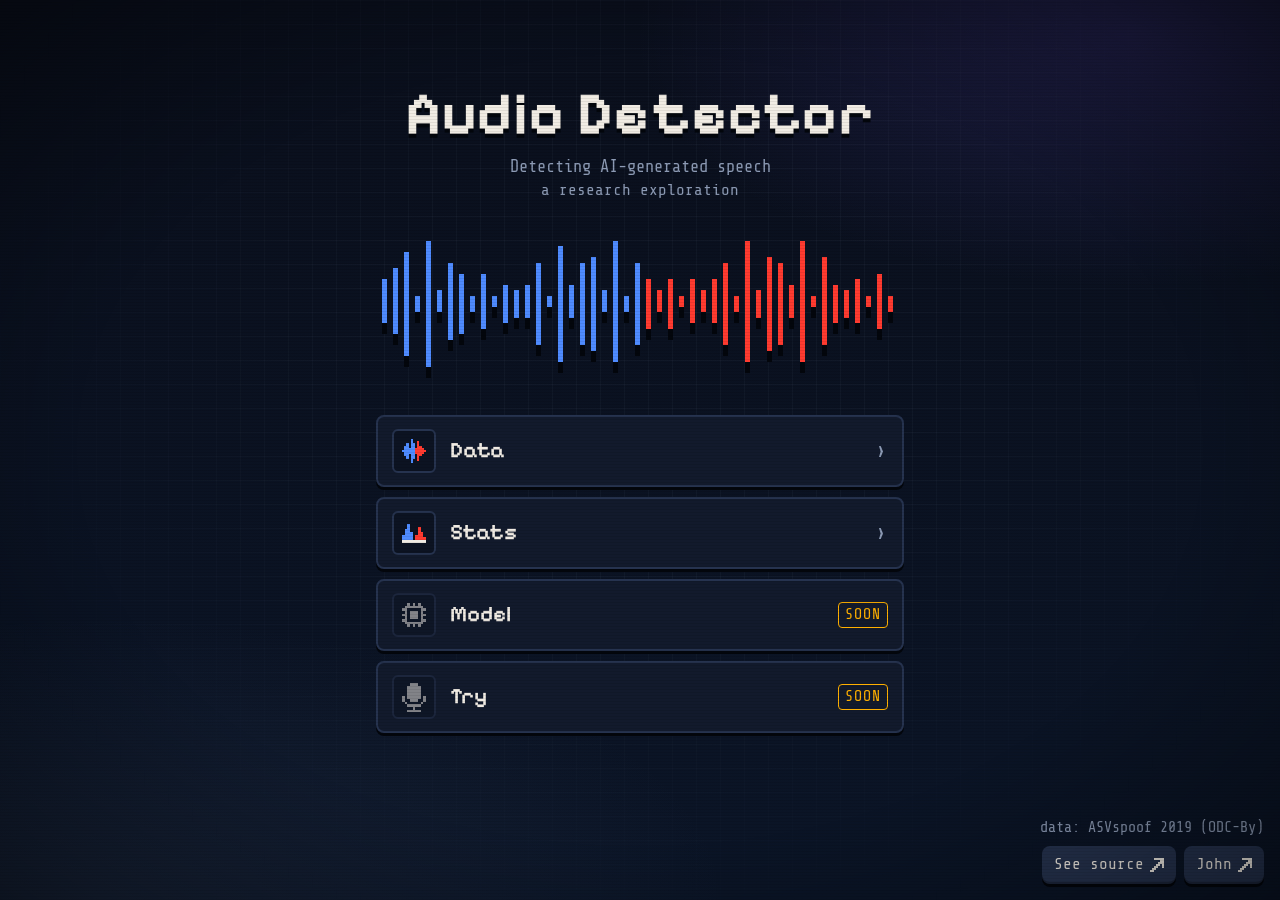
==== commit 58387551: "Home: Data and Stats as separate tabs; See source and John buttons on home; no button subtitles Co-A" ====
--- a/web/index.html
+++ b/web/index.html
@@ -15,7 +15,7 @@
 <body data-screen="home">
 <div class="vignette" aria-hidden="true"></div>
 
-<!-- Home: title, hero, three cards -->
+<!-- Home: title, hero, four cards, links -->
 <section id="home" class="screen">
   <div class="col">
     <h1 class="title">Audio Detector</h1>
@@ -24,33 +24,40 @@
     <nav class="menu" aria-label="tabs">
       <a class="item" href="#/data">
         <span class="item-art" data-pix="wave2"></span>
-        <span class="item-text"><b>Data</b><span>Listen and explore</span></span>
+        <span class="item-text"><b>Data</b></span>
+        <span class="item-go" aria-hidden="true">›</span>
+      </a>
+      <a class="item" href="#/stats">
+        <span class="item-art" data-pix="chart"></span>
+        <span class="item-text"><b>Stats</b></span>
         <span class="item-go" aria-hidden="true">›</span>
       </a>
       <a class="item wip" href="#/model">
         <span class="item-art" data-pix="chip"></span>
-        <span class="item-text"><b>Model</b><span>Scores and stats</span></span>
+        <span class="item-text"><b>Model</b></span>
         <span class="soon">soon</span>
       </a>
       <a class="item wip" href="#/try">
         <span class="item-art" data-pix="mic"></span>
-        <span class="item-text"><b>Try</b><span>Pick a clip or upload audio</span></span>
+        <span class="item-text"><b>Try</b></span>
         <span class="soon">soon</span>
       </a>
     </nav>
   </div>
   <footer class="credit">
-    data: <a href="https://datashare.ed.ac.uk/handle/10283/3336" target="_blank" rel="noopener">ASVspoof 2019</a> (ODC-By) ·
-    made by <a href="https://github.com/hoeksemaa" target="_blank" rel="noopener">John</a>
+    <p>data: ASVspoof 2019 (ODC-By)</p>
+    <div class="links">
+      <a class="btn btn-sm" href="https://datashare.ed.ac.uk/handle/10283/3336" target="_blank" rel="noopener" title="ASVspoof 2019 download page (Edinburgh DataShare)">See source <span data-pix="ext"></span></a>
+      <a class="btn btn-sm" href="https://github.com/hoeksemaa" target="_blank" rel="noopener" title="John Hoeksema on GitHub">John <span data-pix="ext"></span></a>
+    </div>
   </footer>
 </section>
 
-<!-- Data: the explorer (explorer.js) -->
+<!-- Data and Stats: the explorer (explorer.js); data-tab picks the view -->
 <section id="data" class="screen" data-tab="clips">
   <header class="ex-head">
     <div class="ex-bar">
       <a href="#/" class="btn btn-sm home-btn" aria-label="home" title="home"><span data-pix="home"></span></a>
-      <a id="b-source" class="btn btn-sm" href="https://datashare.ed.ac.uk/handle/10283/3336" target="_blank" rel="noopener" title="ASVspoof 2019 download page (Edinburgh DataShare)">See source <span data-pix="ext"></span></a>
       <button id="b-filters" class="btn btn-sm only-m" aria-expanded="false">Filters</button>
     </div>
     <div id="stats" class="chips"></div>
@@ -62,7 +69,6 @@
       <input id="f-q" type="search" inputmode="numeric" placeholder="search clip #" aria-label="search clip number">
       <button id="reset" class="btn btn-sm">Reset</button>
     </div>
-    <nav id="ex-tabs" class="seg only-m"><button data-tab="clips" class="on">Clips</button><button data-tab="stats">Stats</button></nav>
   </header>
   <div class="ex-main">
     <section id="left">
--- a/web/style.css
+++ b/web/style.css
@@ -139,11 +139,11 @@
 .wip .item-art { opacity: 0.5; }
 .item-text { flex: 1; min-width: 0; display: flex; flex-direction: column; gap: 2px; }
 .item-text b { font-family: var(--pixel); font-size: 22px; font-weight: 600; }
-.item-text span { font-size: 16px; color: var(--ink-2); }
 .item-go { font-size: 26px; line-height: 1; color: var(--ink-2); }
 .soon { padding: 2px 6px; font-size: 15px; letter-spacing: 0.06em; text-transform: uppercase; color: var(--gold); border: 1px solid var(--gold); border-radius: 4px; }
 .credit { padding: 28px 16px max(16px, env(safe-area-inset-bottom)); text-align: right; font-size: 15px; color: var(--ink-2); }
-.credit a { color: var(--ink); }
+.credit p { margin: 0 0 8px; }
+.credit .links { display: flex; justify-content: flex-end; gap: 8px; }
 
 /* ---------- under construction ---------- */
 .uc { margin-top: 16px; padding: 28px 20px 26px; text-align: center; }
@@ -151,7 +151,7 @@
 .uc h2 { margin: 18px 0 8px; font-family: var(--pixel); font-size: 26px; color: var(--gold); text-shadow: 0 3px 0 var(--shadow); }
 .uc p { margin: 0 0 22px; color: var(--ink-2); }
 
-/* ---------- Data tab (mobile: player on top, list below; stats on its own tab) ---------- */
+/* ---------- Data and Stats tabs (one explorer; data-tab picks the view) ---------- */
 #data { flex: 1; min-height: 0; flex-direction: column; }
 .ex-head { padding: 10px 10px 0; padding-top: max(10px, env(safe-area-inset-top)); }
 .ex-bar { display: flex; align-items: center; gap: 8px; }
@@ -170,12 +170,6 @@
 #data.show-filters #filters { display: flex; }
 #filters select { flex: 1 1 40%; }
 #f-q { flex: 1 1 60%; }
-.seg { display: flex; gap: 6px; margin-top: 10px; }
-.seg button {
-  flex: 1; font: inherit; font-weight: 600; min-height: 36px; color: var(--ink-2); cursor: pointer;
-  background: var(--panel); border: 2px solid var(--edge); border-radius: 8px; box-shadow: 0 3px 0 var(--shadow);
-}
-.seg button.on { background: var(--gold); border-color: var(--gold); color: #1b1300; }
 /* If the phone is short, the area under the header scrolls; the list keeps 3 rows. */
 .ex-main { flex: 1; min-height: 0; overflow-y: auto; display: flex; flex-direction: column; gap: 10px; padding: 10px; }
 #right { order: 1; }
@@ -270,16 +264,18 @@
   .ex-bar { display: contents; }
   .home-btn { order: -2; }
   #stats { order: 2; flex: 0 0 auto; margin-left: auto; padding: 0; }
-  #b-source { order: -1; }
   #filters { display: flex; flex: 1 1 auto; padding: 0; }
   #filters select, #f-q { flex: 0 0 auto; }
   #f-q { width: 130px; }
   #f-system { width: 160px; }
   select, input[type="search"] { font-size: 16px; min-height: 38px; }
-  .ex-main { display: grid; grid-template-columns: 380px 280px minmax(0, 1fr); gap: 12px; padding: 12px 14px 14px; }
-  #data[data-tab] #left { display: block; order: 1; }
-  #data[data-tab] #mid { display: flex; order: 2; }
-  #data[data-tab] #right { display: flex; order: 3; overflow-y: auto; }
+  .ex-main { padding: 12px 14px 14px; }
+  #data[data-tab="clips"] .ex-main { display: grid; grid-template-columns: 300px minmax(0, 1fr); gap: 12px; }
+  #data[data-tab="clips"] #right { order: 2; overflow-y: auto; }
+  #data[data-tab="clips"] #mid { order: 1; }
+  #data[data-tab="stats"] #left { width: 100%; max-width: 1100px; margin: 0 auto; }
+  #hists { display: grid; grid-template-columns: repeat(auto-fill, minmax(320px, 1fr)); gap: 0 12px; }
+  #hists .grp { grid-column: 1 / -1; }
   #wave { height: 70px; }
   #spec { height: 260px; }
 }
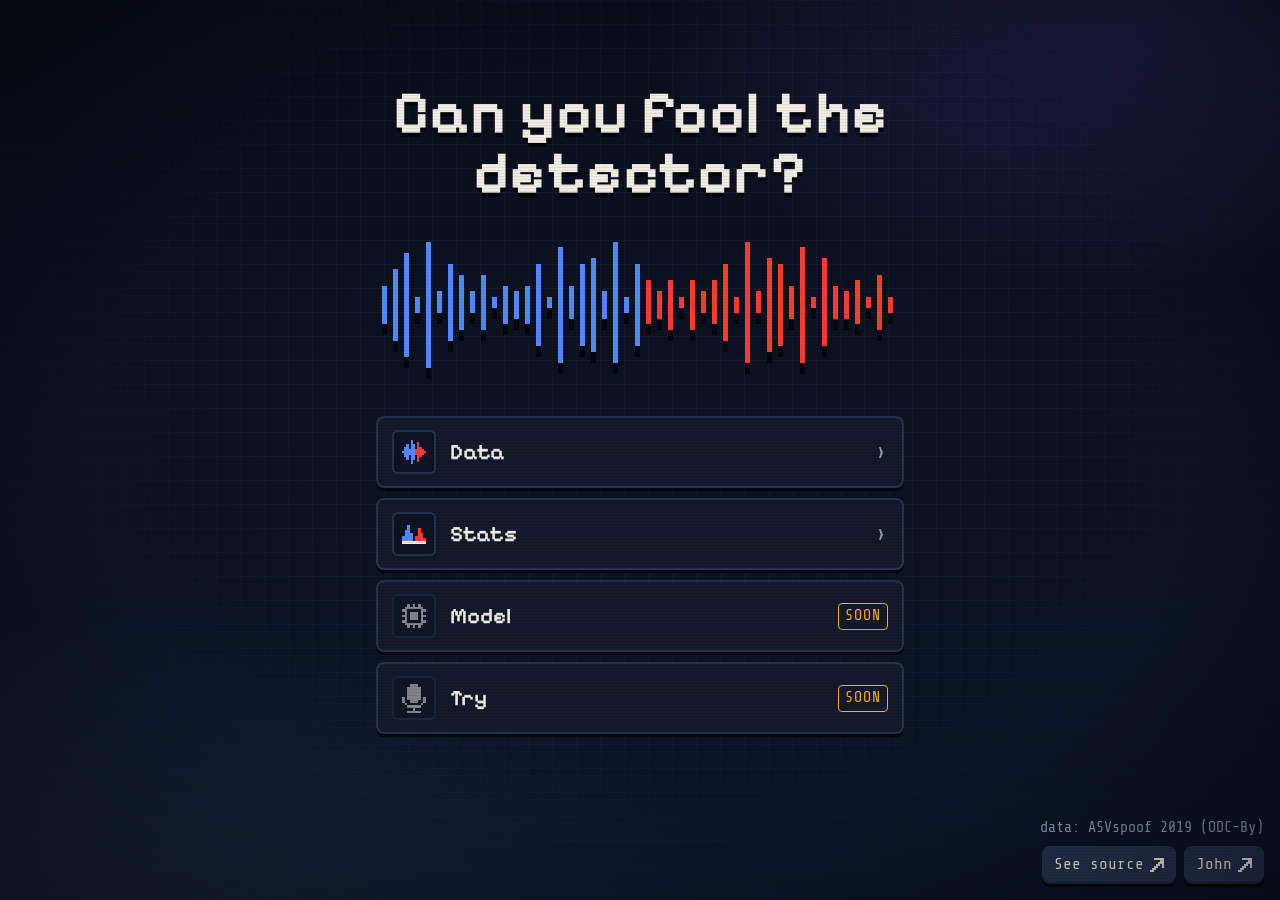
==== commit 8e1ed9e3: "Home title: "Can you fool the detector?"; subtitle removed Co-Authored-By: Claude Opus 5.5 <noreply@" ====
--- a/web/index.html
+++ b/web/index.html
@@ -18,8 +18,7 @@
 <!-- Home: title, hero, four cards, links -->
 <section id="home" class="screen">
   <div class="col">
-    <h1 class="title">Audio Detector</h1>
-    <p class="sub">Detecting <span class="nw">AI-generated</span> speech<br><span class="sub-2">a research exploration</span></p>
+    <h1 class="title">Can you fool the detector?</h1>
     <canvas id="hero" aria-hidden="true"></canvas>
     <nav class="menu" aria-label="tabs">
       <a class="item" href="#/data">
--- a/web/style.css
+++ b/web/style.css
@@ -122,9 +122,6 @@
   margin: 0; font-family: var(--pixel); font-size: clamp(40px, 12vw, 60px); font-weight: 700; line-height: 1; letter-spacing: 0.01em;
   text-shadow: 0 4px 0 var(--shadow);
 }
-.sub { margin: 12px 0 0; color: var(--ink-2); }
-.sub-2 { font-size: 16px; }
-.nw { white-space: nowrap; }
 #hero { display: block; width: 100%; aspect-ratio: 96 / 30; margin: 22px 0 6px; image-rendering: pixelated; }
 .menu { display: flex; flex-direction: column; gap: 10px; margin: 20px 0 8px; text-align: left; }
 .item {
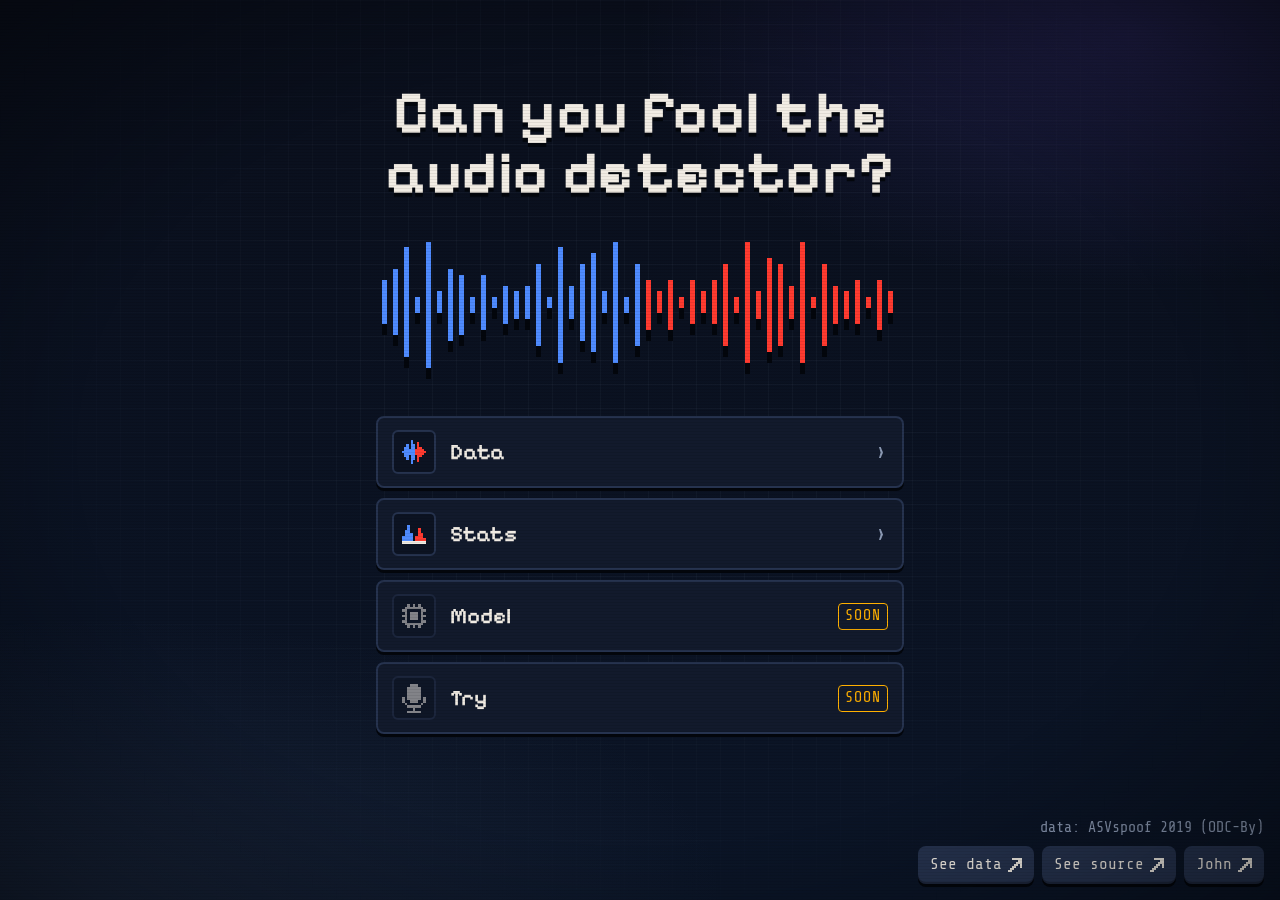
==== commit d803dd97: "Home: title "Can you fool the audio detector?"; See data (dataset) and See source (GitHub) buttons C" ====
--- a/web/index.html
+++ b/web/index.html
@@ -18,7 +18,7 @@
 <!-- Home: title, hero, four cards, links -->
 <section id="home" class="screen">
   <div class="col">
-    <h1 class="title">Can you fool the detector?</h1>
+    <h1 class="title">Can you fool the audio detector?</h1>
     <canvas id="hero" aria-hidden="true"></canvas>
     <nav class="menu" aria-label="tabs">
       <a class="item" href="#/data">
@@ -46,7 +46,8 @@
   <footer class="credit">
     <p>data: ASVspoof 2019 (ODC-By)</p>
     <div class="links">
-      <a class="btn btn-sm" href="https://datashare.ed.ac.uk/handle/10283/3336" target="_blank" rel="noopener" title="ASVspoof 2019 download page (Edinburgh DataShare)">See source <span data-pix="ext"></span></a>
+      <a class="btn btn-sm" href="https://datashare.ed.ac.uk/handle/10283/3336" target="_blank" rel="noopener" title="ASVspoof 2019 download page (Edinburgh DataShare)">See data <span data-pix="ext"></span></a>
+      <a class="btn btn-sm" href="https://github.com/hoeksemaa/pangram" target="_blank" rel="noopener" title="Source code on GitHub">See source <span data-pix="ext"></span></a>
       <a class="btn btn-sm" href="https://github.com/hoeksemaa" target="_blank" rel="noopener" title="John Hoeksema on GitHub">John <span data-pix="ext"></span></a>
     </div>
   </footer>
--- a/web/style.css
+++ b/web/style.css
@@ -162,7 +162,6 @@
 }
 .chip.h { background: var(--human); border-color: var(--human); color: #fff; }
 .chip.a { background: var(--ai); border-color: var(--ai); color: #fff; }
-.chip .dim { margin-left: 6px; font-size: inherit; font-weight: 400; }
 #filters { display: none; flex-wrap: wrap; gap: 8px; padding-top: 10px; }
 #data.show-filters #filters { display: flex; }
 #filters select { flex: 1 1 40%; }
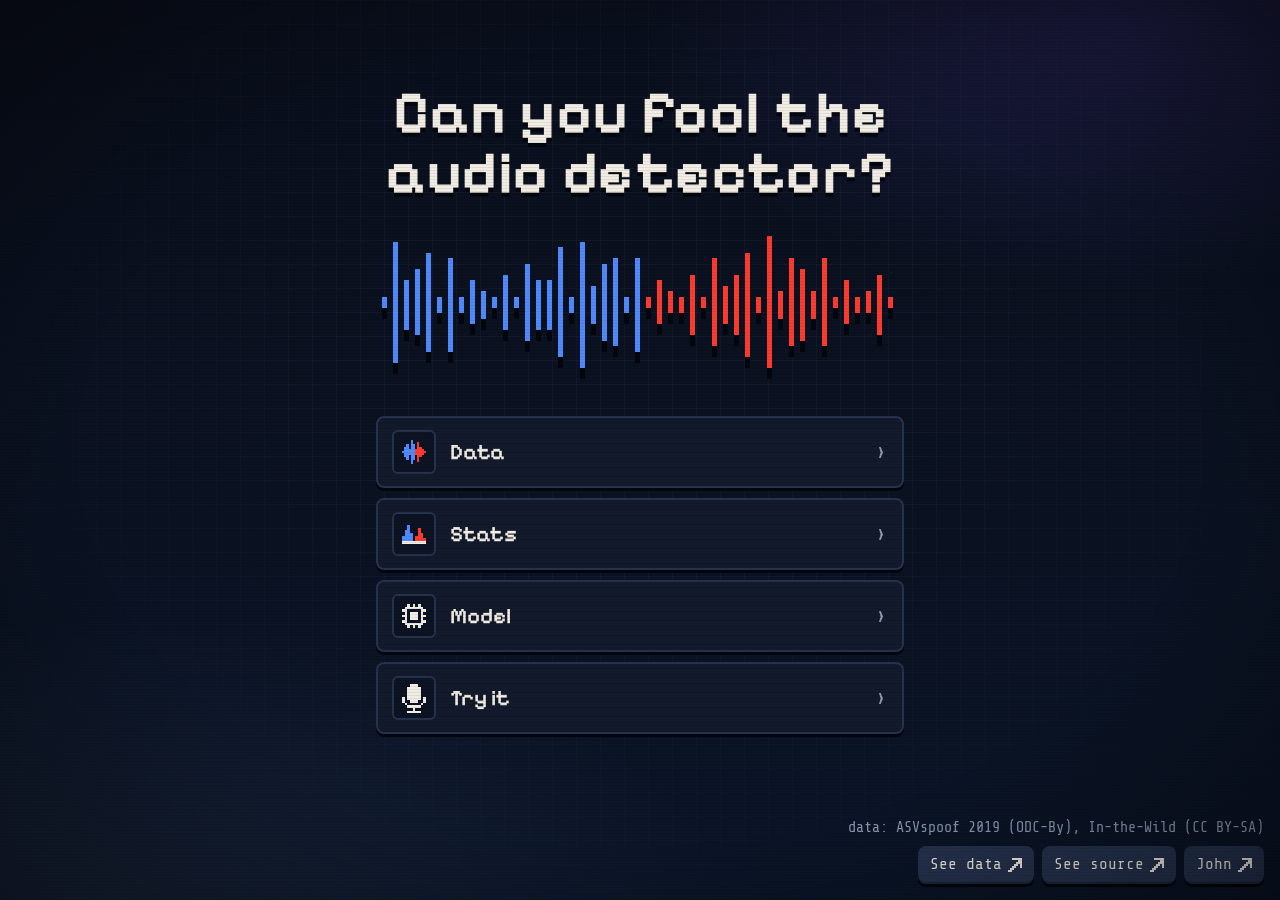
==== commit cbf14a80: "Model and Try it tabs: the trained LCNN in the browser - model/export.py: ONNX export with LFCC rebu" ====
--- a/web/index.html
+++ b/web/index.html
@@ -31,20 +31,20 @@
         <span class="item-text"><b>Stats</b></span>
         <span class="item-go" aria-hidden="true">›</span>
       </a>
-      <a class="item wip" href="#/model">
+      <a class="item" href="#/model">
         <span class="item-art" data-pix="chip"></span>
         <span class="item-text"><b>Model</b></span>
-        <span class="soon">soon</span>
+        <span class="item-go" aria-hidden="true">›</span>
       </a>
-      <a class="item wip" href="#/try">
+      <a class="item" href="#/try">
         <span class="item-art" data-pix="mic"></span>
-        <span class="item-text"><b>Try</b></span>
-        <span class="soon">soon</span>
+        <span class="item-text"><b>Try it</b></span>
+        <span class="item-go" aria-hidden="true">›</span>
       </a>
     </nav>
   </div>
   <footer class="credit">
-    <p>data: ASVspoof 2019 (ODC-By)</p>
+    <p>data: ASVspoof 2019 (ODC-By), In-the-Wild (CC BY-SA)</p>
     <div class="links">
       <a class="btn btn-sm" href="https://datashare.ed.ac.uk/handle/10283/3336" target="_blank" rel="noopener" title="ASVspoof 2019 download page (Edinburgh DataShare)">See data <span data-pix="ext"></span></a>
       <a class="btn btn-sm" href="https://github.com/hoeksemaa/pangram" target="_blank" rel="noopener" title="Source code on GitHub">See source <span data-pix="ext"></span></a>
@@ -105,27 +105,33 @@
   </div>
 </section>
 
-<!-- Model and Try: no model yet -->
+<!-- Model: each trained model, its loss curves and results (model.js) -->
 <section id="model" class="screen">
   <div class="col">
-    <a href="#/" class="btn btn-sm home-btn" aria-label="home" title="home"><span data-pix="home"></span></a>
-    <div class="uc panel">
-      <span class="uc-sign" data-pix="barrier"></span>
-      <h2>Under construction</h2>
-      <p>No model yet. Here you will see its scores, its accuracy on each AI system, and its mistakes.</p>
-      <a class="btn btn-gold" href="#/data">Explore the data</a>
-    </div>
+    <header class="pg-head">
+      <a href="#/" class="btn btn-sm home-btn" aria-label="home" title="home"><span data-pix="home"></span></a>
+      <h2>Model</h2>
+    </header>
+    <nav id="m-pick" class="seg" aria-label="model"></nav>
+    <div id="m-body"></div>
   </div>
 </section>
+
+<!-- Try it: run a model in the browser on a test clip or a recording (model.js) -->
 <section id="try" class="screen">
   <div class="col">
-    <a href="#/" class="btn btn-sm home-btn" aria-label="home" title="home"><span data-pix="home"></span></a>
-    <div class="uc panel">
-      <span class="uc-sign" data-pix="barrier"></span>
-      <h2>Under construction</h2>
-      <p>No model yet. Here you will pick a clip or upload your own voice, and the model will guess: human or AI.</p>
-      <a class="btn btn-gold" href="#/data">Explore the data</a>
+    <header class="pg-head">
+      <a href="#/" class="btn btn-sm home-btn" aria-label="home" title="home"><span data-pix="home"></span></a>
+      <h2>Try it</h2>
+      <select id="t-model" aria-label="model"></select>
+    </header>
+    <div id="t-slot" class="panel" aria-live="polite">
+      <p class="t-empty">Drag a clip here, tap one, or record your voice.</p>
     </div>
+    <button id="t-rec" class="btn btn-rec"><span class="dot" aria-hidden="true"></span><span id="t-rec-txt">Record</span></button>
+    <div id="t-clips" class="t-clips" aria-label="test clips"></div>
+    <p class="t-note">Over 50% = AI. The 50% line flags 1 in 100 human validation clips. Clips are random picks. In-the-Wild clips: Müller et al. 2022, CC BY-SA 4.0, silence trimmed.</p>
+    <audio id="t-audio" preload="auto"></audio>
   </div>
 </section>
 
--- a/web/style.css
+++ b/web/style.css
@@ -114,7 +114,6 @@
 /* ---------- home button (each tab) ---------- */
 .home-btn { flex: 0 0 auto; width: 40px; padding: 0; }
 .home-btn svg { width: 18px; height: 18px; }
-#model .home-btn, #try .home-btn { margin-top: max(12px, env(safe-area-inset-top)); }
 
 /* ---------- home ---------- */
 #home .col { flex: 1; display: flex; flex-direction: column; justify-content: center; padding-top: max(36px, env(safe-area-inset-top)); text-align: center; }
@@ -133,20 +132,12 @@
 .item:active { translate: 0 2px; box-shadow: 0 1px 0 var(--shadow); }
 .item-art { flex: 0 0 44px; height: 44px; display: grid; place-items: center; color: var(--ink); background: var(--panel-2); border: 2px solid var(--edge); border-radius: 6px; }
 .item-art svg { display: block; width: 24px; height: auto; }
-.wip .item-art { opacity: 0.5; }
 .item-text { flex: 1; min-width: 0; display: flex; flex-direction: column; gap: 2px; }
 .item-text b { font-family: var(--pixel); font-size: 22px; font-weight: 600; }
 .item-go { font-size: 26px; line-height: 1; color: var(--ink-2); }
-.soon { padding: 2px 6px; font-size: 15px; letter-spacing: 0.06em; text-transform: uppercase; color: var(--gold); border: 1px solid var(--gold); border-radius: 4px; }
 .credit { padding: 28px 16px max(16px, env(safe-area-inset-bottom)); text-align: right; font-size: 15px; color: var(--ink-2); }
 .credit p { margin: 0 0 8px; }
 .credit .links { display: flex; justify-content: flex-end; gap: 8px; }
-
-/* ---------- under construction ---------- */
-.uc { margin-top: 16px; padding: 28px 20px 26px; text-align: center; }
-.uc-sign svg { display: block; width: 88px; margin: 0 auto; filter: drop-shadow(0 4px 0 var(--shadow)); }
-.uc h2 { margin: 18px 0 8px; font-family: var(--pixel); font-size: 26px; color: var(--gold); text-shadow: 0 3px 0 var(--shadow); }
-.uc p { margin: 0 0 22px; color: var(--ink-2); }
 
 /* ---------- Data and Stats tabs (one explorer; data-tab picks the view) ---------- */
 #data { flex: 1; min-height: 0; flex-direction: column; }
@@ -252,6 +243,84 @@
 #note { margin: 12px 2px 0; font-size: 15px; color: var(--ink-2); }
 #note a { color: var(--ink); }
 
+/* ---------- Model and Try it tabs ---------- */
+.pg-head { display: flex; align-items: center; gap: 12px; padding: max(12px, env(safe-area-inset-top)) 0 4px; }
+.pg-head h2 { margin: 0; font-family: var(--pixel); font-size: 26px; text-shadow: 0 3px 0 var(--shadow); }
+.pg-head select { margin-left: auto; max-width: 52%; }
+.seg { display: flex; gap: 6px; margin-top: 10px; }
+.seg[hidden] { display: none; }
+.seg button {
+  flex: 1; font: inherit; font-weight: 600; min-height: 40px; color: var(--ink-2); cursor: pointer;
+  background: var(--panel); border: 2px solid var(--edge); border-radius: 8px; box-shadow: 0 3px 0 var(--shadow);
+}
+.seg button.on { background: var(--gold); border-color: var(--gold); color: #1b1300; }
+#m-body { padding-bottom: max(24px, env(safe-area-inset-bottom)); }
+.m-card { margin-top: 14px; padding: 14px; }
+.m-card h3 { margin: 0 0 8px; font-family: var(--pixel); font-size: 22px; font-weight: 600; }
+.m-card p { margin: 8px 0 0; }
+.m-meta { color: var(--gold); }
+.m-dim { color: var(--ink-2); font-size: 16px; }
+.legend { display: flex; gap: 16px; font-size: 16px; }
+.legend i, .tip-box i { display: inline-block; width: 12px; height: 12px; margin-right: 6px; border-radius: 3px; vertical-align: -1px; }
+.chart { position: relative; margin-top: 6px; }
+.chart svg { display: block; touch-action: pan-y; }
+.chart text { fill: var(--ink-2); font: 15px var(--mono); }
+.chart .grid { stroke: var(--edge); stroke-width: 1; }
+.chart .kept { stroke: var(--ink-2); stroke-width: 1; }
+.chart .kept-t { fill: var(--ink); }
+.chart .xh { stroke: var(--ink); stroke-width: 1; }
+.tip-box {
+  position: absolute; top: 4px; padding: 6px 8px; font-size: 15px; line-height: 1.4; pointer-events: none; white-space: nowrap;
+  background: var(--panel-2); border: 2px solid var(--edge); border-radius: 6px; box-shadow: 0 3px 0 var(--shadow);
+}
+.m-res { width: 100%; margin-top: 4px; border-collapse: collapse; font-size: 16px; font-variant-numeric: tabular-nums; }
+.m-res th, .m-res td { padding: 6px 4px; text-align: right; border-bottom: 1px solid var(--edge); }
+.m-res th { color: var(--ink-2); font-weight: 400; font-size: 15px; }
+.m-res th:first-child, .m-res td:first-child { text-align: left; }
+.bars { display: grid; gap: 6px; margin-top: 4px; }
+.bar-row { display: grid; grid-template-columns: 44px 1fr 64px; align-items: center; gap: 8px; font-size: 16px; font-variant-numeric: tabular-nums; }
+.bt { height: 12px; background: var(--panel-2); border-radius: 4px; overflow: hidden; }
+.bt span { display: block; height: 100%; background: var(--ink-2); border-radius: 0 4px 4px 0; }
+.bv { text-align: right; }
+
+#try .col { padding-bottom: max(16px, env(safe-area-inset-bottom)); }
+#t-slot { margin-top: 10px; min-height: 176px; padding: 14px; transition: border-color 120ms; }
+#t-slot.over { border-color: var(--gold); border-style: dashed; }
+.t-empty { margin: 0; min-height: 144px; display: grid; place-items: center; text-align: center; color: var(--ink-2); }
+.t-head { display: flex; align-items: center; gap: 10px; }
+.t-head b { font-size: 18px; }
+.t-play { margin-left: auto; width: 44px; padding: 0; }
+.t-sub, .t-wait { margin: 6px 0 0; color: var(--ink-2); font-size: 16px; }
+.t-score { margin-top: 10px; font-size: 20px; }
+.t-score b { font-family: var(--pixel); font-size: 44px; line-height: 1; }
+#try .h { color: var(--human); }
+#try .a { color: var(--ai); }
+.meter { position: relative; height: 12px; margin-top: 8px; background: var(--panel-2); border-radius: 4px; }
+.meter span { display: block; height: 100%; border-radius: 4px; }
+.meter span.h { background: var(--human); }
+.meter span.a { background: var(--ai); }
+.meter i { position: absolute; left: 50%; top: -3px; bottom: -3px; width: 2px; background: var(--ink); }
+.t-verdict { margin: 10px 0 0; }
+.t-verdict .ok { color: #3ecf8e; }
+.t-verdict .no { color: var(--gold); }
+.btn-rec { width: 100%; margin-top: 12px; min-height: 48px; font-weight: 600; }
+.btn-rec .dot { width: 12px; height: 12px; border-radius: 50%; background: var(--ai); }
+.btn-rec.on { background: var(--ai); }
+.btn-rec.on .dot { background: #fff; animation: blink 1s steps(2) infinite; }
+@keyframes blink { 50% { opacity: 0; } }
+.t-grp { margin: 16px 0 8px; font-size: 16px; color: var(--ink-2); }
+.t-grid { display: grid; grid-template-columns: repeat(auto-fill, minmax(150px, 1fr)); gap: 8px; }
+.t-tile {
+  display: flex; align-items: center; gap: 8px; min-height: 48px; padding: 6px 8px; font: inherit; color: var(--ink); cursor: grab;
+  background: var(--panel); border: 2px solid var(--edge); border-radius: 8px; box-shadow: 0 3px 0 var(--shadow);
+  touch-action: none; user-select: none; -webkit-user-select: none;
+}
+.t-tile .lab { min-width: 64px; height: 26px; font-size: 15px; }
+.t-tile.on { border-color: var(--gold); }
+.t-tile.ghost { position: fixed; z-index: 60; pointer-events: none; translate: -50% -50%; opacity: 0.9; cursor: grabbing; }
+.t-note { margin: 16px 0 0; font-size: 15px; color: var(--ink-2); }
+@media (prefers-reduced-motion: reduce) { .btn-rec.on .dot { animation: none; } }
+
 /* ---------- desktop ---------- */
 @media (min-width: 900px) {
   .only-m { display: none !important; }
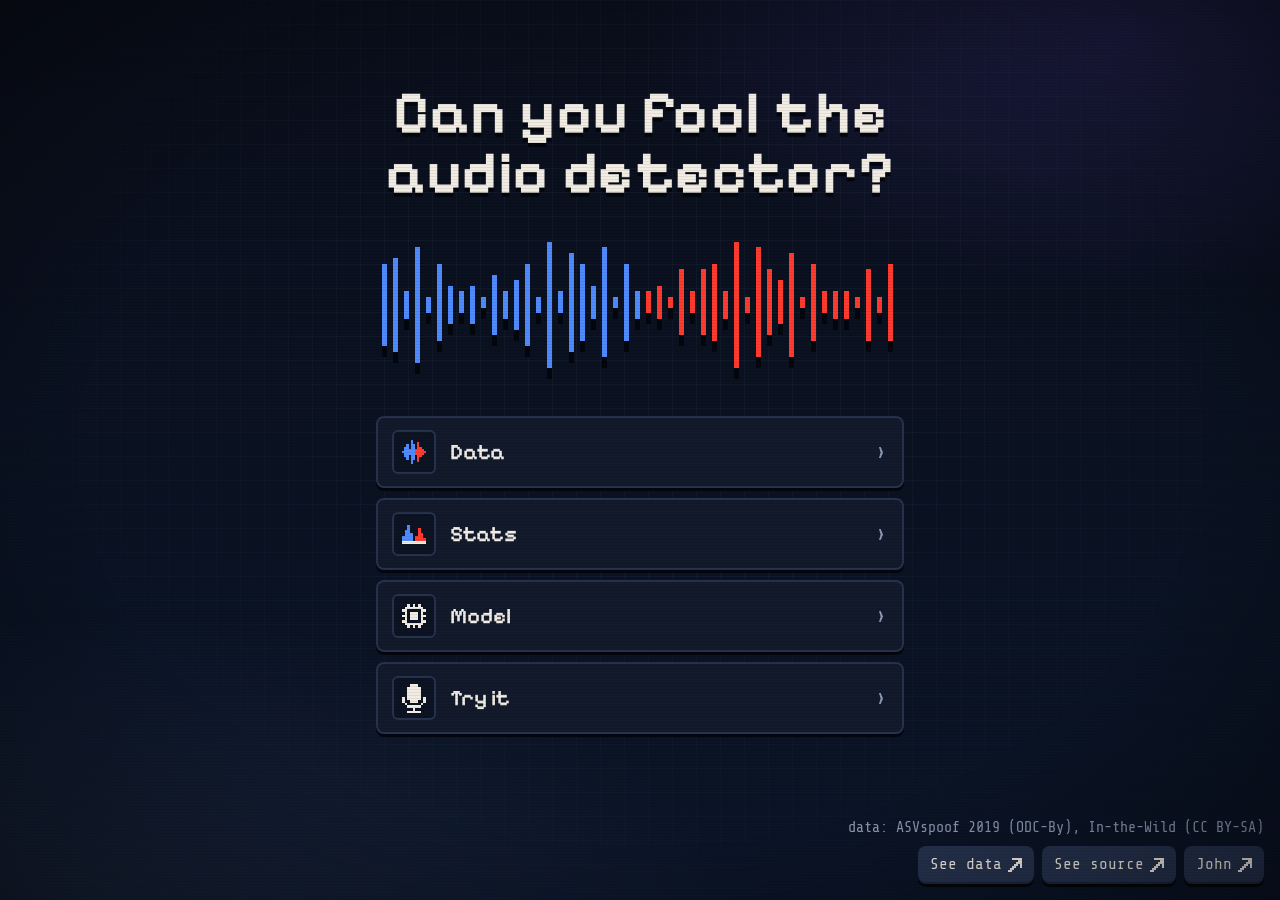
==== commit 9eeaf553: "Stats: remove the AI system x split table; remove the Filters button and filter row Histogram ranges" ====
--- a/web/index.html
+++ b/web/index.html
@@ -58,22 +58,12 @@
   <header class="ex-head">
     <div class="ex-bar">
       <a href="#/" class="btn btn-sm home-btn" aria-label="home" title="home"><span data-pix="home"></span></a>
-      <button id="b-filters" class="btn btn-sm only-m" aria-expanded="false">Filters</button>
     </div>
     <div id="stats" class="chips"></div>
-    <div id="filters">
-      <select id="f-split" aria-label="split"></select>
-      <select id="f-label" aria-label="label"></select>
-      <select id="f-system" aria-label="AI system"></select>
-      <select id="f-gender" aria-label="gender"></select>
-      <input id="f-q" type="search" inputmode="numeric" placeholder="search clip #" aria-label="search clip number">
-      <button id="reset" class="btn btn-sm">Reset</button>
-    </div>
   </header>
   <div class="ex-main">
     <section id="left">
       <div id="hists"></div>
-      <table id="counts"></table>
       <p id="note"></p>
     </section>
     <section id="mid" class="panel">
--- a/web/style.css
+++ b/web/style.css
@@ -143,7 +143,6 @@
 #data { flex: 1; min-height: 0; flex-direction: column; }
 .ex-head { padding: 10px 10px 0; padding-top: max(10px, env(safe-area-inset-top)); }
 .ex-bar { display: flex; align-items: center; gap: 8px; }
-#b-filters { margin-left: auto; }
 .btn svg[viewBox="0 0 7 7"] { width: 14px; height: 14px; }
 .chips { display: flex; flex-wrap: wrap; gap: 6px; padding-top: 10px; }
 .chip {
@@ -153,10 +152,6 @@
 }
 .chip.h { background: var(--human); border-color: var(--human); color: #fff; }
 .chip.a { background: var(--ai); border-color: var(--ai); color: #fff; }
-#filters { display: none; flex-wrap: wrap; gap: 8px; padding-top: 10px; }
-#data.show-filters #filters { display: flex; }
-#filters select { flex: 1 1 40%; }
-#f-q { flex: 1 1 60%; }
 /* If the phone is short, the area under the header scrolls; the list keeps 3 rows. */
 .ex-main { flex: 1; min-height: 0; overflow-y: auto; display: flex; flex-direction: column; gap: 10px; padding: 10px; }
 #right { order: 1; }
@@ -215,7 +210,7 @@
 #time { position: absolute; right: 4px; bottom: 4px; padding: 1px 5px; border-radius: 3px; background: rgba(3, 6, 12, 0.7); color: var(--ink); font-size: 15px; pointer-events: none; }
 #time:empty { display: none; }
 
-/* stats: histograms and counts */
+/* stats: histograms */
 #left { padding: 0 2px 8px; }
 .grp { display: flex; align-items: center; gap: 8px; margin: 14px 2px 8px; font-family: var(--pixel); font-size: 15px; font-weight: 700; letter-spacing: 0.1em; text-transform: uppercase; color: var(--ink-2); }
 .grp::after { content: ""; flex: 1; height: 2px; background: var(--edge); }
@@ -233,13 +228,6 @@
 .hist .cap .clr { min-height: 0; padding: 0 6px; font: inherit; font-size: 15px; line-height: 22px; color: var(--ink); background: var(--edge); border: 0; border-radius: 4px; cursor: pointer; }
 .hist .tip { display: none; padding: 0 0 6px; font-size: 15px; color: var(--ink-2); }
 .hist.info .tip { display: block; }
-#counts { width: 100%; margin-top: 12px; border-collapse: collapse; font-size: 15px; font-variant-numeric: tabular-nums; background: var(--panel); border: 2px solid var(--edge); }
-#counts th, #counts td { padding: 6px 8px; text-align: right; border-bottom: 1px solid var(--edge); }
-#counts th { color: var(--ink-2); font-weight: 600; }
-#counts th:first-child, #counts td:first-child { text-align: left; }
-#counts td.c { cursor: pointer; }
-#counts td.c:hover { background: rgba(255, 176, 0, 0.14); }
-#counts td.z { color: var(--edge); }
 #note { margin: 12px 2px 0; font-size: 15px; color: var(--ink-2); }
 #note a { color: var(--ink); }
 
@@ -290,6 +278,8 @@
 .t-head { display: flex; align-items: center; gap: 10px; }
 .t-head b { font-size: 18px; }
 .t-play { margin-left: auto; width: 44px; padding: 0; }
+.t-clear { width: 44px; padding: 0; font-size: 24px; line-height: 1; }
+.t-rec-note + .t-clear { margin-left: auto; }
 .t-sub, .t-wait { margin: 6px 0 0; color: var(--ink-2); font-size: 16px; }
 .t-score { margin-top: 10px; font-size: 20px; }
 .t-score b { font-family: var(--pixel); font-size: 44px; line-height: 1; }
@@ -304,6 +294,8 @@
 .t-verdict .ok { color: #3ecf8e; }
 .t-verdict .no { color: var(--gold); }
 .btn-rec { width: 100%; margin-top: 12px; min-height: 48px; font-weight: 600; }
+.t-rec-note { margin: 0; flex: 1; color: var(--ink-2); font-size: 16px; }
+#t-live { display: block; width: 100%; height: 132px; margin-top: 10px; background: var(--panel-2); border-radius: 6px; }
 .btn-rec .dot { width: 12px; height: 12px; border-radius: 50%; background: var(--ai); }
 .btn-rec.on { background: var(--ai); }
 .btn-rec.on .dot { background: #fff; animation: blink 1s steps(2) infinite; }
@@ -329,10 +321,6 @@
   .ex-bar { display: contents; }
   .home-btn { order: -2; }
   #stats { order: 2; flex: 0 0 auto; margin-left: auto; padding: 0; }
-  #filters { display: flex; flex: 1 1 auto; padding: 0; }
-  #filters select, #f-q { flex: 0 0 auto; }
-  #f-q { width: 130px; }
-  #f-system { width: 160px; }
   select, input[type="search"] { font-size: 16px; min-height: 38px; }
   .ex-main { padding: 12px 14px 14px; }
   #data[data-tab="clips"] .ex-main { display: grid; grid-template-columns: 300px minmax(0, 1fr); gap: 12px; }
